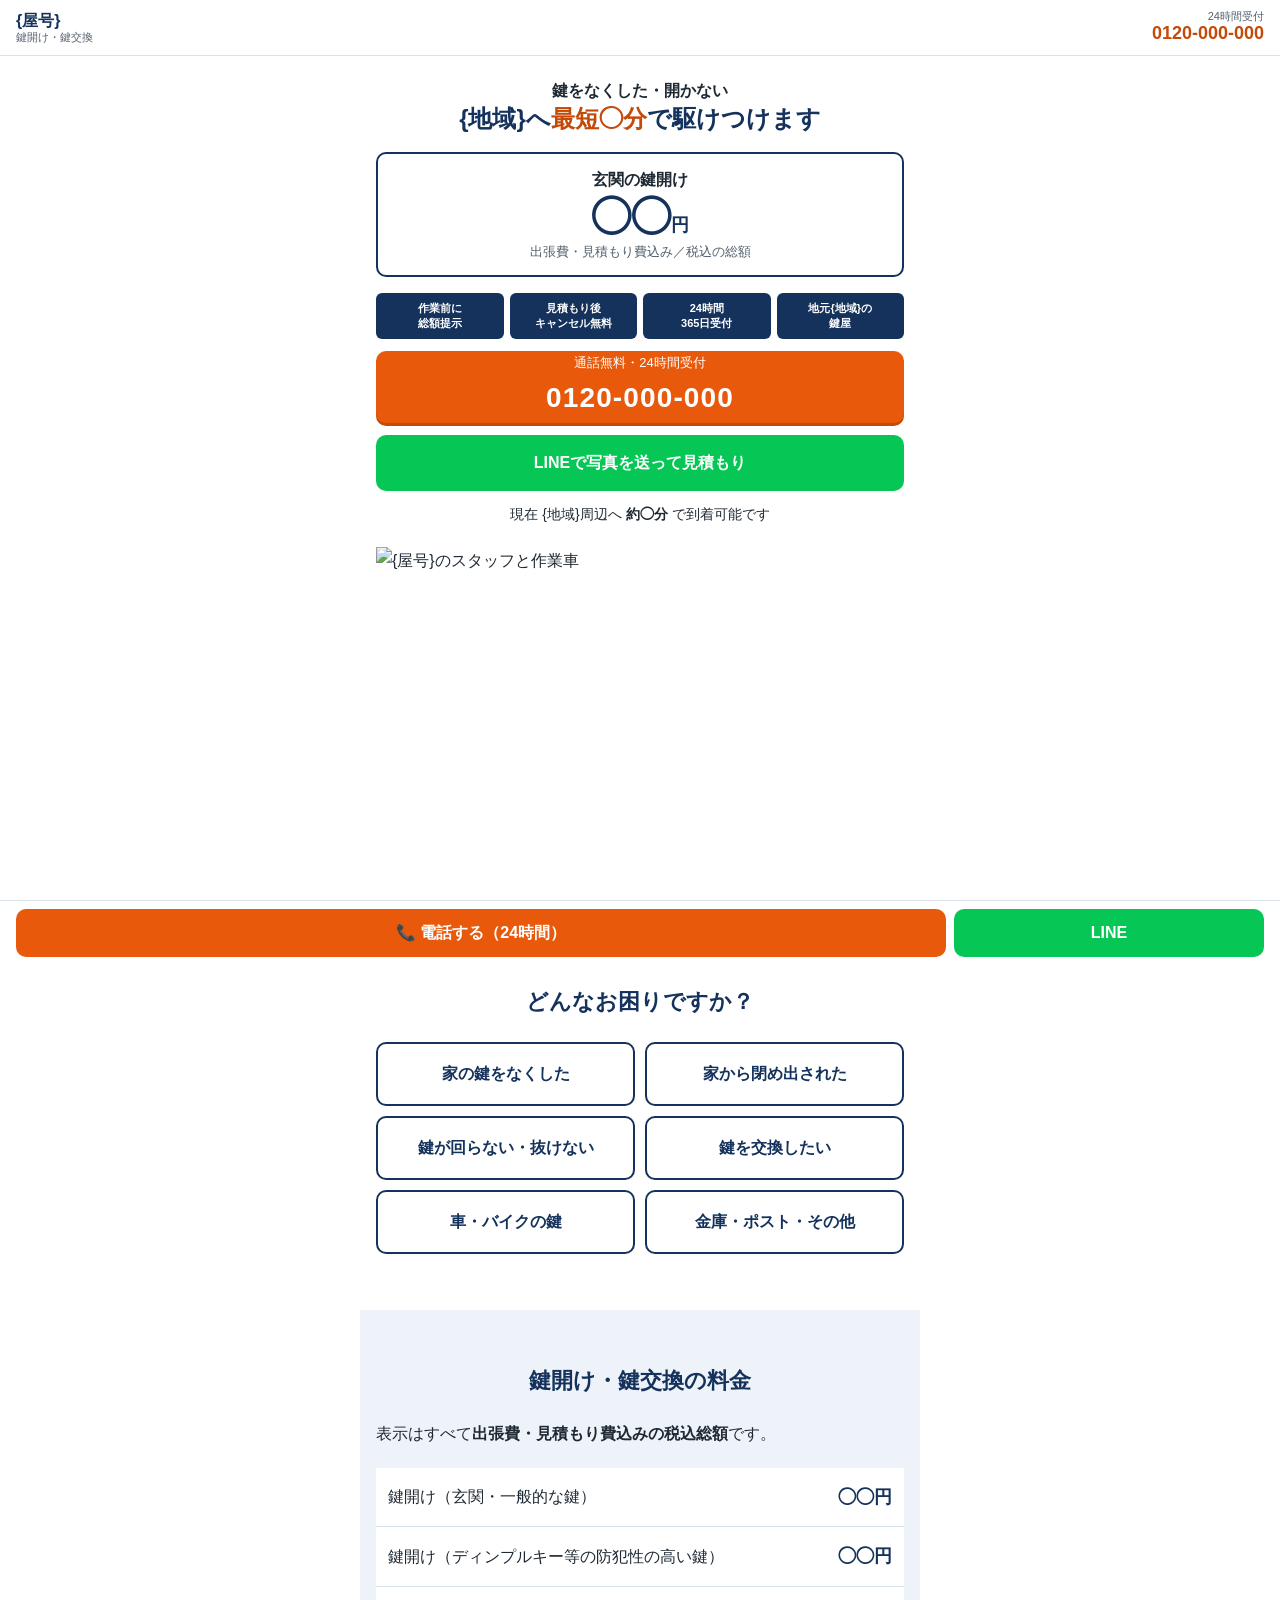
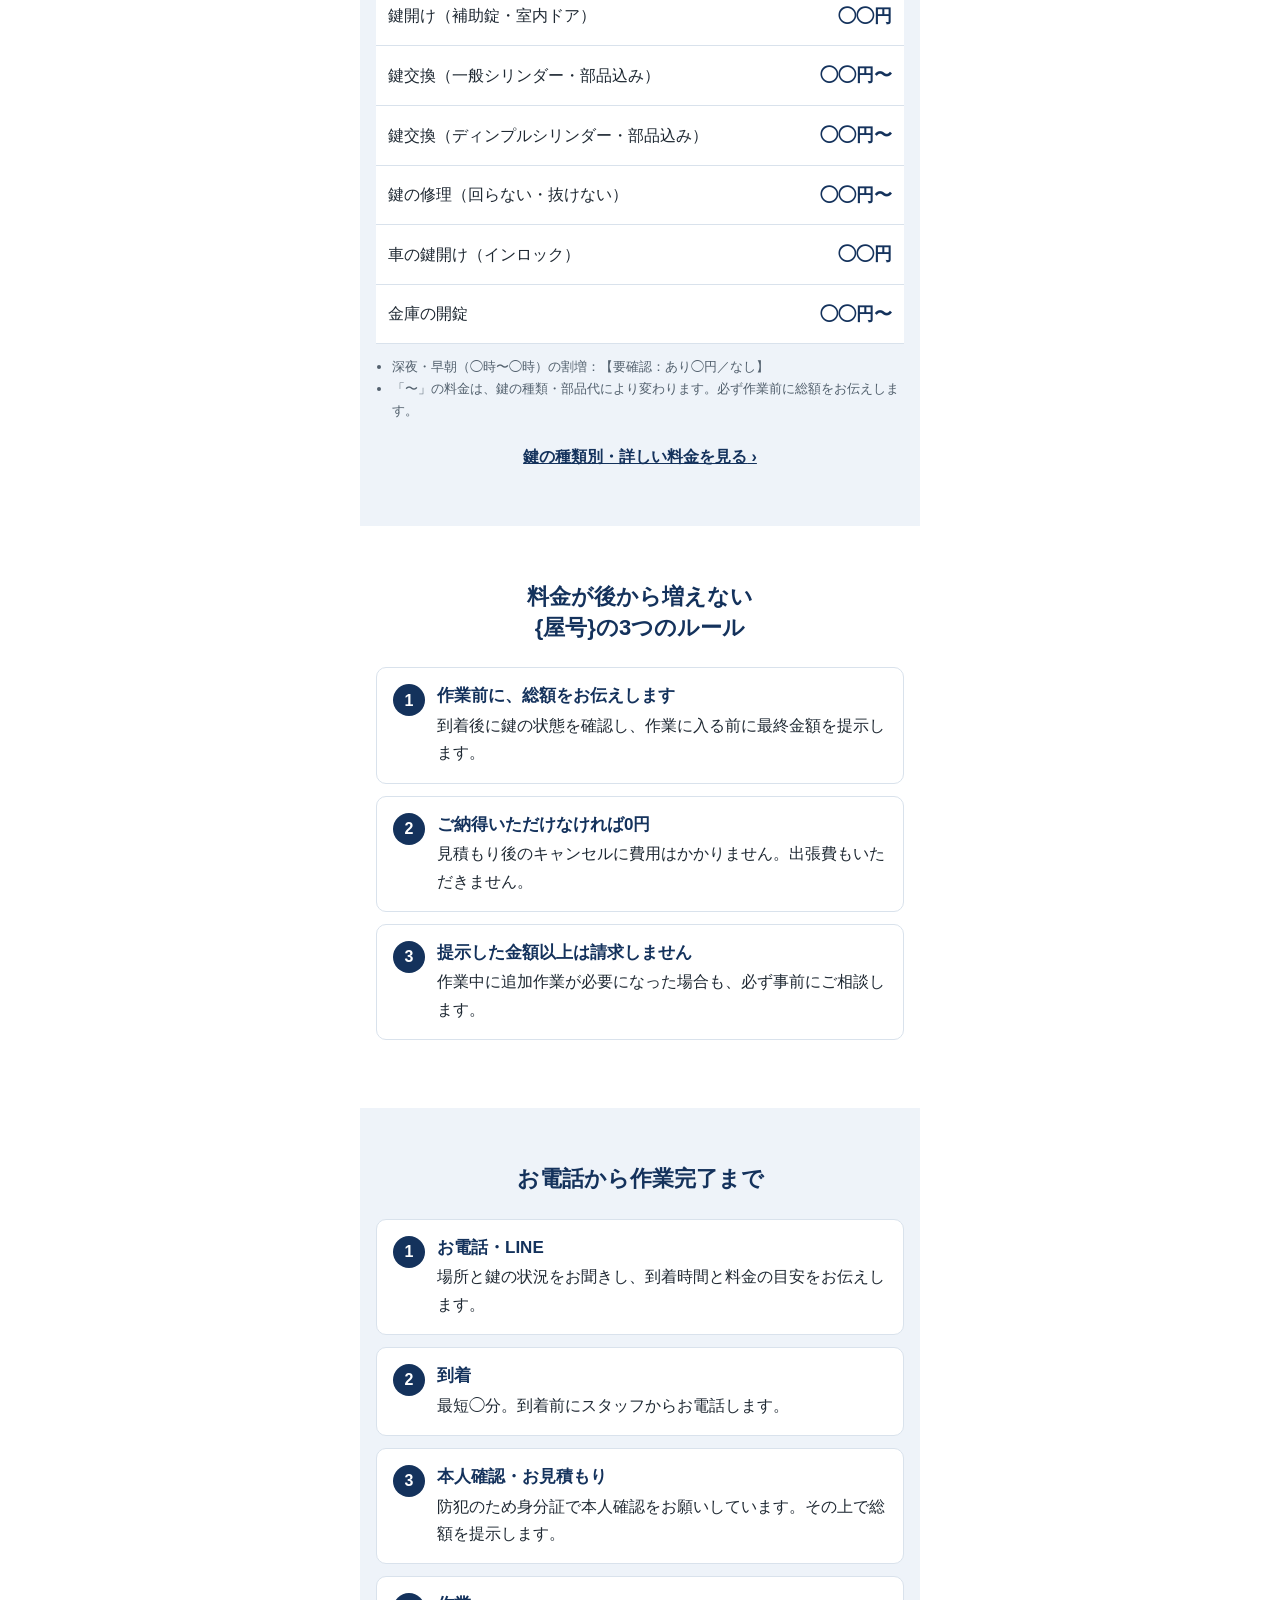
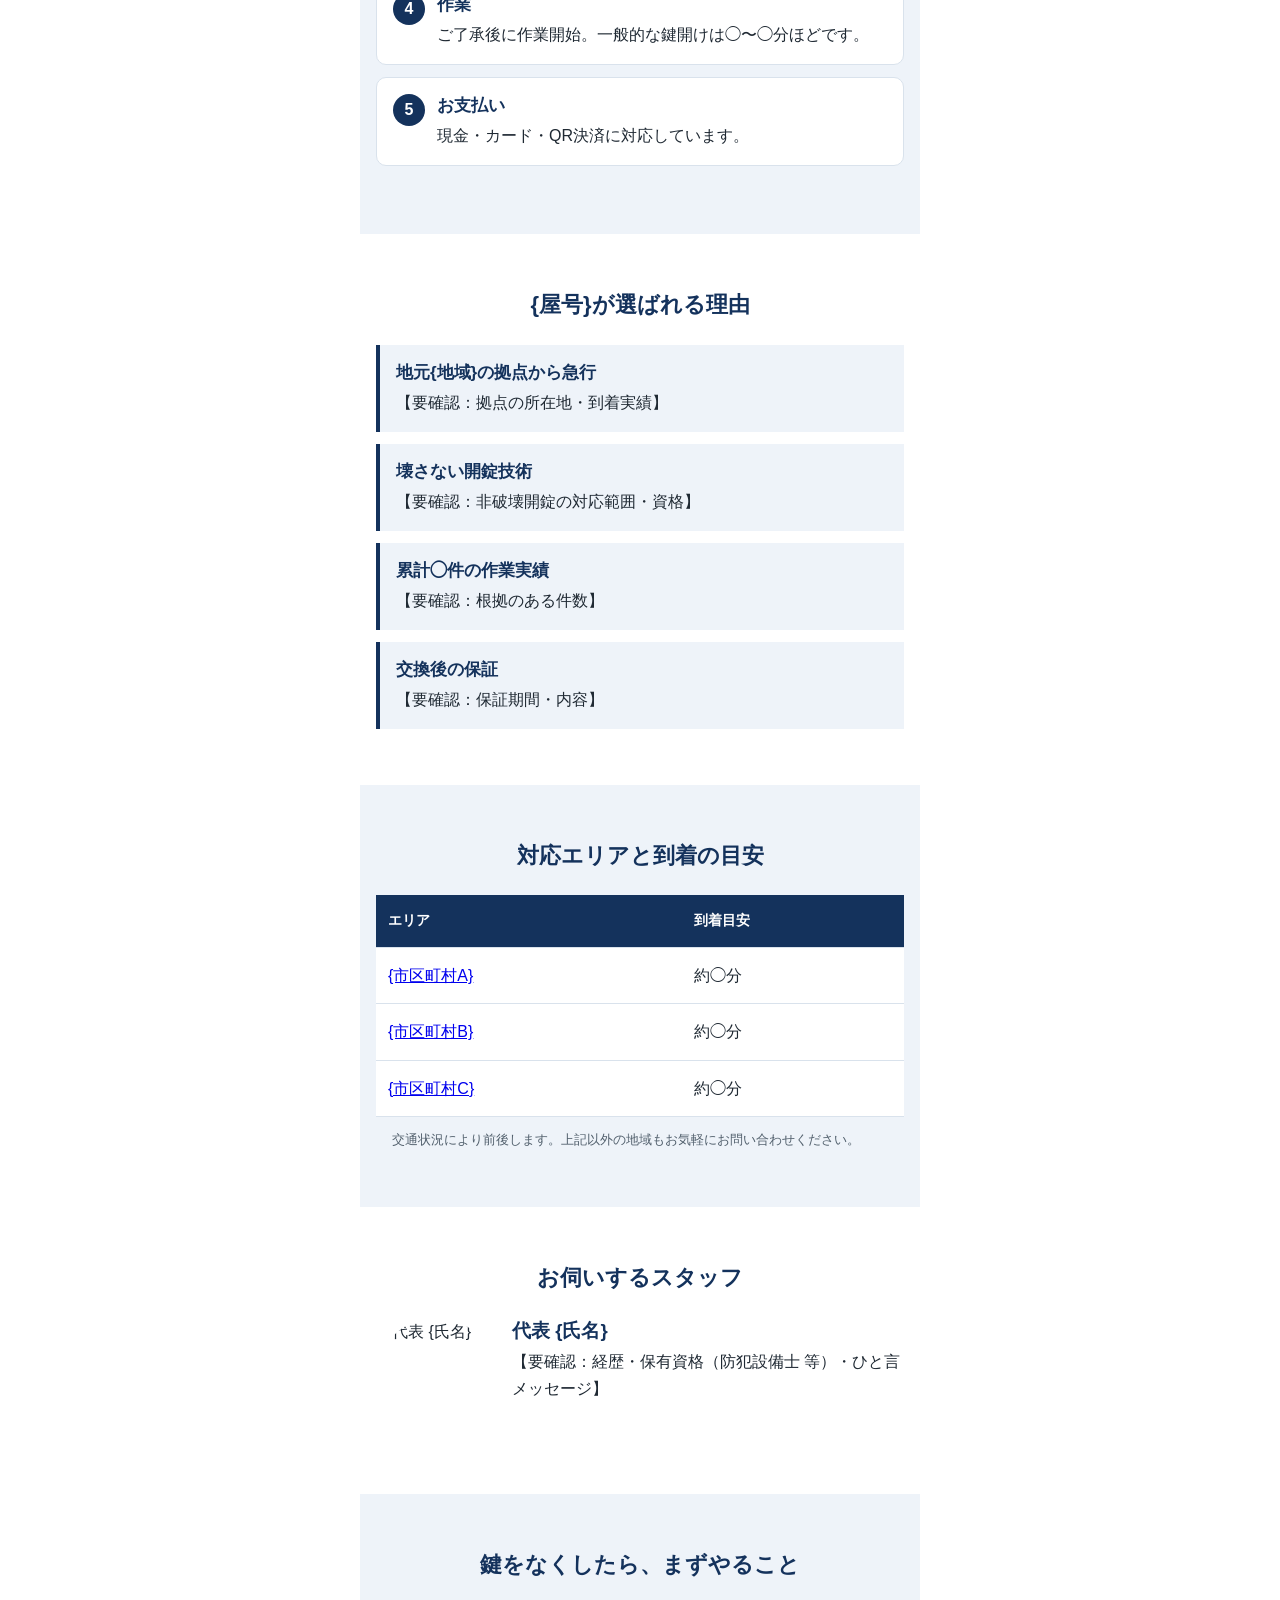
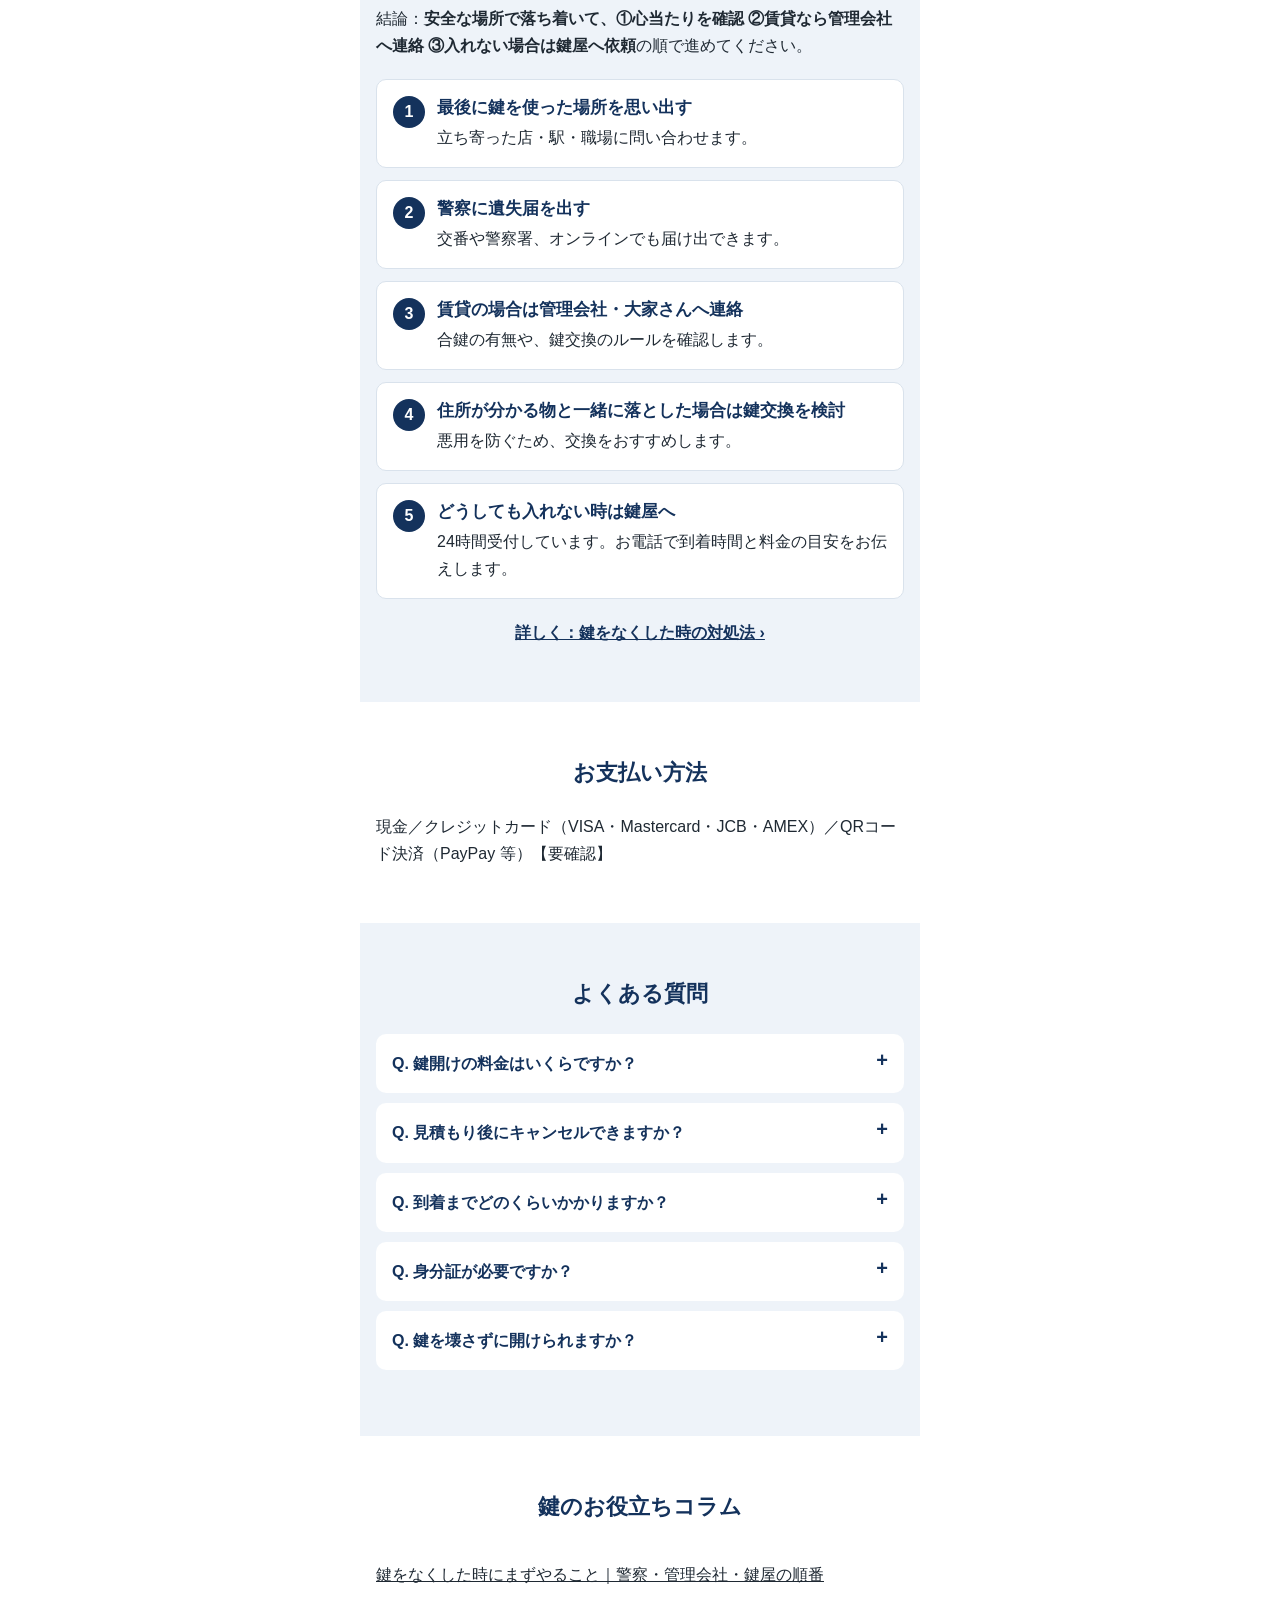
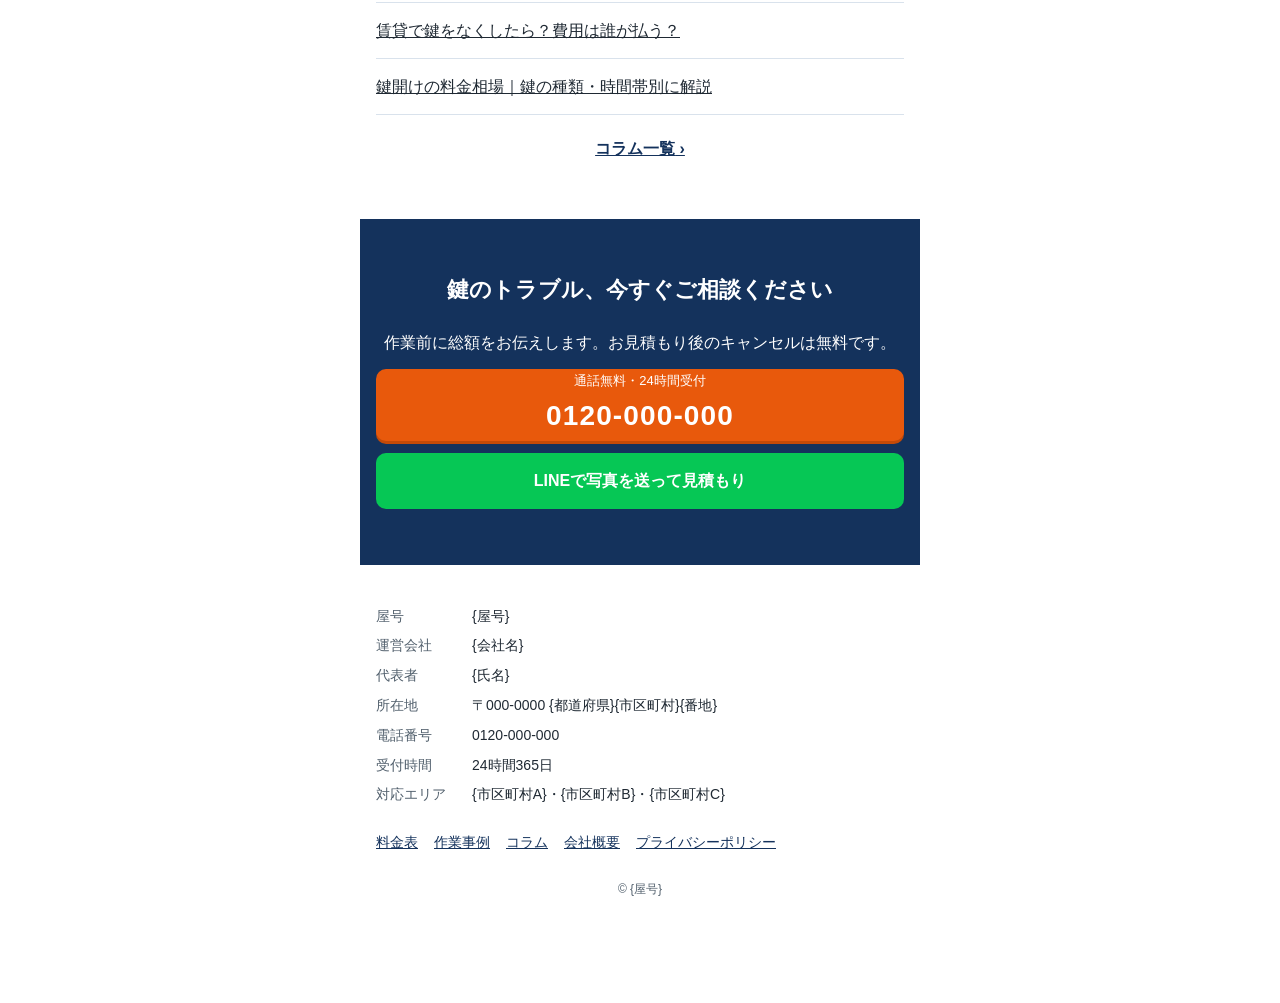
==== key-exchange-lp/src/index.html @ 2c4a1b08 "鍵開け・鍵交換LPの方針書・キーワード設計・ワイヤー・HTML骨組みを追加 Co-Authored-By: Claude Opus 5.5 <noreply@anthropic.com> Claude" ====
<!DOCTYPE html>
<html lang="ja">
<head>
<meta charset="UTF-8" />
<meta name="viewport" content="width=device-width, initial-scale=1, viewport-fit=cover" />
<!-- 【要確認】{地域}・{屋号}・金額を確定後に差し替え。titleは32字前後、descriptionは120字前後 -->
<title>鍵開け・鍵交換なら{屋号}｜{地域}最短◯分・24時間受付・作業前に総額提示</title>
<meta name="description" content="鍵をなくした・家に入れない時は{屋号}へ。{地域}に最短◯分で到着。玄関の鍵開け◯◯円（出張費込み・税込）。作業前に総額をお伝えし、ご納得いただけなければキャンセル無料です。" />
<link rel="canonical" href="https://h-gate.jp/" />
<meta name="theme-color" content="#14325c" />
<meta property="og:type" content="website" />
<meta property="og:title" content="鍵開け・鍵交換なら{屋号}｜24時間受付・作業前に総額提示" />
<meta property="og:description" content="鍵をなくした・開かない時は{屋号}へ。最短◯分で到着、作業前に総額をお伝えします。" />
<meta property="og:url" content="https://h-gate.jp/" />
<meta property="og:image" content="https://h-gate.jp/images/ogp.jpg" />
<link rel="stylesheet" href="style.css" />

<!-- 構造化データ：事業者情報。フッターの会社概要・Googleビジネスプロフィールと一字一句一致させる -->
<script type="application/ld+json">
{
  "@context": "https://schema.org",
  "@type": "Locksmith",
  "name": "{屋号}",
  "url": "https://h-gate.jp/",
  "telephone": "+81-120-000-000",
  "image": "https://h-gate.jp/images/ogp.jpg",
  "priceRange": "¥◯◯〜¥◯◯",
  "address": {
    "@type": "PostalAddress",
    "postalCode": "000-0000",
    "addressRegion": "{都道府県}",
    "addressLocality": "{市区町村}",
    "streetAddress": "{番地}",
    "addressCountry": "JP"
  },
  "openingHoursSpecification": {
    "@type": "OpeningHoursSpecification",
    "dayOfWeek": ["Monday","Tuesday","Wednesday","Thursday","Friday","Saturday","Sunday"],
    "opens": "00:00",
    "closes": "23:59"
  },
  "areaServed": ["{市区町村A}", "{市区町村B}", "{市区町村C}"],
  "paymentAccepted": "現金, クレジットカード, QRコード決済"
}
</script>
<!-- 構造化データ：FAQ。BLOCK13の質問・回答と内容を一致させること（不一致はガイドライン違反） -->
<script type="application/ld+json">
{
  "@context": "https://schema.org",
  "@type": "FAQPage",
  "mainEntity": [
    {"@type": "Question", "name": "鍵開けの料金はいくらですか？",
     "acceptedAnswer": {"@type": "Answer", "text": "玄関の一般的な鍵は◯◯円（出張費・見積もり費込み、税込）です。到着後、作業前に総額をお伝えします。"}},
    {"@type": "Question", "name": "見積もり後にキャンセルできますか？",
     "acceptedAnswer": {"@type": "Answer", "text": "はい。金額にご納得いただけない場合、キャンセル料はかかりません。"}},
    {"@type": "Question", "name": "到着までどのくらいかかりますか？",
     "acceptedAnswer": {"@type": "Answer", "text": "{地域}周辺であれば最短◯分、平均◯分ほどで到着します。お電話の際に目安をお伝えします。"}},
    {"@type": "Question", "name": "身分証が必要ですか？",
     "acceptedAnswer": {"@type": "Answer", "text": "防犯のため、鍵開けの際はご本人確認をお願いしています。身分証が室内にある場合は、開錠後にご提示いただく形で対応します。"}},
    {"@type": "Question", "name": "鍵を壊さずに開けられますか？",
     "acceptedAnswer": {"@type": "Answer", "text": "ほとんどの鍵は壊さずに開錠できます。破壊が必要な場合は、作業前に必ずご説明し、ご了承を得てから行います。"}}
  ]
}
</script>
</head>
<body>

<!-- ======================================================================
     0. 固定ヘッダー：どこからでも1タップで電話
     ====================================================================== -->
<header class="site-header">
  <a href="/" class="site-header__logo">{屋号}<span>鍵開け・鍵交換</span></a>
  <a href="tel:0120000000" class="site-header__tel js-tel" data-cta="header">
    <span class="site-header__tel-label">24時間受付</span>
    <span class="site-header__tel-num">0120-000-000</span>
  </a>
</header>

<main>

<!-- ======================================================================
     1. FV：3秒で「ここに電話して大丈夫」と判断させる
     ====================================================================== -->
<section class="fv" id="top">
  <!-- 広告グループ別に見出しを出し分ける場合は data-variant を JS で差し替え（フェーズ2） -->
  <h1 class="fv__title">
    <span class="fv__lead">鍵をなくした・開かない</span>
    {地域}へ<strong>最短◯分</strong>で駆けつけます
  </h1>

  <div class="fv__price">
    <p class="fv__price-label">玄関の鍵開け</p>
    <p class="fv__price-num">◯◯<span>円</span></p>
    <p class="fv__price-note">出張費・見積もり費込み／税込の総額</p>
  </div>

  <ul class="promise">
    <li>作業前に<br />総額提示</li>
    <li>見積もり後<br />キャンセル無料</li>
    <li>24時間<br />365日受付</li>
    <li>地元{地域}の<br />鍵屋</li>
  </ul>

  <a href="tel:0120000000" class="btn btn--tel js-tel" id="fv-tel" data-cta="fv">
    <span class="btn__sub">通話無料・24時間受付</span>
    <span class="btn__main">0120-000-000</span>
  </a>
  <a href="https://lin.ee/XXXXXXX" class="btn btn--line js-line" data-cta="fv">LINEで写真を送って見積もり</a>

  <p class="fv__status">現在 {地域}周辺へ <strong>約◯分</strong> で到着可能です</p>

  <figure class="fv__visual">
    <!-- 実写：作業車の前に立つスタッフ等。テキストを画像に焼き込まない -->
    <img src="images/fv-staff.webp" alt="{屋号}のスタッフと作業車" width="750" height="500" fetchpriority="high" />
  </figure>
</section>

<!-- ======================================================================
     2. お困りごと選択：自分ごと化し、該当する料金へジャンプ
     ====================================================================== -->
<section class="section" id="trouble">
  <h2 class="section__title">どんなお困りですか？</h2>
  <ul class="trouble">
    <li><a href="#price-kagiake">家の鍵をなくした</a></li>
    <li><a href="#price-kagiake">家から閉め出された</a></li>
    <li><a href="#price-repair">鍵が回らない・抜けない</a></li>
    <li><a href="#price-koukan">鍵を交換したい</a></li>
    <li><a href="#price-car">車・バイクの鍵</a></li>
    <li><a href="#price-other">金庫・ポスト・その他</a></li>
  </ul>
</section>

<!-- ======================================================================
     3. 料金表：HTMLの表で記載（画像にしない＝検索・AIに読ませる）
     ====================================================================== -->
<section class="section section--alt" id="price">
  <h2 class="section__title">鍵開け・鍵交換の料金</h2>
  <p class="section__lead">表示はすべて<strong>出張費・見積もり費込みの税込総額</strong>です。</p>

  <table class="price-table">
    <tbody>
      <tr id="price-kagiake"><th scope="row">鍵開け（玄関・一般的な鍵）</th><td>◯◯円</td></tr>
      <tr><th scope="row">鍵開け（ディンプルキー等の防犯性の高い鍵）</th><td>◯◯円</td></tr>
      <tr><th scope="row">鍵開け（補助錠・室内ドア）</th><td>◯◯円</td></tr>
      <tr id="price-koukan"><th scope="row">鍵交換（一般シリンダー・部品込み）</th><td>◯◯円〜</td></tr>
      <tr><th scope="row">鍵交換（ディンプルシリンダー・部品込み）</th><td>◯◯円〜</td></tr>
      <tr id="price-repair"><th scope="row">鍵の修理（回らない・抜けない）</th><td>◯◯円〜</td></tr>
      <tr id="price-car"><th scope="row">車の鍵開け（インロック）</th><td>◯◯円</td></tr>
      <tr id="price-other"><th scope="row">金庫の開錠</th><td>◯◯円〜</td></tr>
    </tbody>
  </table>
  <ul class="notes">
    <li>深夜・早朝（◯時〜◯時）の割増：【要確認：あり◯円／なし】</li>
    <li>「〜」の料金は、鍵の種類・部品代により変わります。必ず作業前に総額をお伝えします。</li>
  </ul>
  <a href="/price/" class="link-more">鍵の種類別・詳しい料金を見る</a>
</section>

<!-- ======================================================================
     4. 料金が後から増えないルール：業界の高額請求不安への回答
     ====================================================================== -->
<section class="section" id="rule">
  <h2 class="section__title">料金が後から増えない<br />{屋号}の3つのルール</h2>
  <ol class="rule">
    <li><h3>作業前に、総額をお伝えします</h3><p>到着後に鍵の状態を確認し、作業に入る前に最終金額を提示します。</p></li>
    <li><h3>ご納得いただけなければ0円</h3><p>見積もり後のキャンセルに費用はかかりません。出張費もいただきません。</p></li>
    <li><h3>提示した金額以上は請求しません</h3><p>作業中に追加作業が必要になった場合も、必ず事前にご相談します。</p></li>
  </ol>
</section>

<!-- ======================================================================
     5. 作業の流れ：先が見える安心
     ====================================================================== -->
<section class="section section--alt" id="flow">
  <h2 class="section__title">お電話から作業完了まで</h2>
  <ol class="flow">
    <li><h3>お電話・LINE</h3><p>場所と鍵の状況をお聞きし、到着時間と料金の目安をお伝えします。</p></li>
    <li><h3>到着</h3><p>最短◯分。到着前にスタッフからお電話します。</p></li>
    <li><h3>本人確認・お見積もり</h3><p>防犯のため身分証で本人確認をお願いしています。その上で総額を提示します。</p></li>
    <li><h3>作業</h3><p>ご了承後に作業開始。一般的な鍵開けは◯〜◯分ほどです。</p></li>
    <li><h3>お支払い</h3><p>現金・カード・QR決済に対応しています。</p></li>
  </ol>
</section>

<!-- ======================================================================
     6. 選ばれる理由
     ====================================================================== -->
<section class="section" id="reason">
  <h2 class="section__title">{屋号}が選ばれる理由</h2>
  <ul class="reason">
    <!-- 【要確認】実在する根拠のあるものだけを書く -->
    <li><h3>地元{地域}の拠点から急行</h3><p>【要確認：拠点の所在地・到着実績】</p></li>
    <li><h3>壊さない開錠技術</h3><p>【要確認：非破壊開錠の対応範囲・資格】</p></li>
    <li><h3>累計◯件の作業実績</h3><p>【要確認：根拠のある件数】</p></li>
    <li><h3>交換後の保証</h3><p>【要確認：保証期間・内容】</p></li>
  </ul>
</section>

<!-- ======================================================================
     7. 対応エリア・到着目安：エリアページへのハブ（地域SEO）
     ====================================================================== -->
<section class="section section--alt" id="area">
  <h2 class="section__title">対応エリアと到着の目安</h2>
  <table class="area-table">
    <thead><tr><th scope="col">エリア</th><th scope="col">到着目安</th></tr></thead>
    <tbody>
      <tr><td><a href="/area/{市区町村A}/">{市区町村A}</a></td><td>約◯分</td></tr>
      <tr><td><a href="/area/{市区町村B}/">{市区町村B}</a></td><td>約◯分</td></tr>
      <tr><td><a href="/area/{市区町村C}/">{市区町村C}</a></td><td>約◯分</td></tr>
    </tbody>
  </table>
  <p class="notes">交通状況により前後します。上記以外の地域もお気軽にお問い合わせください。</p>
</section>

<!-- ======================================================================
     8. 作業事例：一次情報（SEO・AIO・信頼すべてに効く）
     実在の事例が揃うまで非表示にする（hidden属性を外して公開）
     ====================================================================== -->
<section class="section" id="case" hidden>
  <h2 class="section__title">最近の作業事例</h2>
  <ul class="case">
    <li>
      <img src="images/case-01.webp" alt="{市区町村A}のマンション玄関 鍵開け作業" width="600" height="400" loading="lazy" />
      <dl>
        <dt>エリア</dt><dd>{市区町村A}</dd>
        <dt>内容</dt><dd>鍵紛失による玄関の鍵開け</dd>
        <dt>到着</dt><dd>お電話から◯分</dd>
        <dt>作業時間</dt><dd>◯分</dd>
        <dt>料金</dt><dd>◯◯円（税込）</dd>
      </dl>
    </li>
  </ul>
  <a href="/case/" class="link-more">作業事例をもっと見る</a>
</section>

<!-- ======================================================================
     9. お客様の声：Google口コミ（掲載許諾済みのもののみ）
     ====================================================================== -->
<section class="section section--alt" id="voice" hidden>
  <h2 class="section__title">お客様の声</h2>
  <p class="voice__rating">Googleクチコミ ★◯.◯（◯件）</p>
  <ul class="voice">
    <li><p>「（口コミ本文の抜粋）」</p><span>{市区町村}・◯代</span></li>
  </ul>
</section>

<!-- ======================================================================
     10. スタッフ紹介：顔が見える安心（E-E-A-T）
     ====================================================================== -->
<section class="section" id="staff">
  <h2 class="section__title">お伺いするスタッフ</h2>
  <div class="staff">
    <img src="images/staff-01.webp" alt="代表 {氏名}" width="400" height="400" loading="lazy" />
    <div>
      <h3>代表 {氏名}</h3>
      <p>【要確認：経歴・保有資格（防犯設備士 等）・ひと言メッセージ】</p>
    </div>
  </div>
</section>

<!-- ======================================================================
     11. まずやること：焦りを鎮める／AIOに引用される結論先出し形式
     ====================================================================== -->
<section class="section section--alt" id="first">
  <h2 class="section__title">鍵をなくしたら、まずやること</h2>
  <p class="section__lead">結論：<strong>安全な場所で落ち着いて、①心当たりを確認 ②賃貸なら管理会社へ連絡 ③入れない場合は鍵屋へ依頼</strong>の順で進めてください。</p>
  <ol class="checklist">
    <li><h3>最後に鍵を使った場所を思い出す</h3><p>立ち寄った店・駅・職場に問い合わせます。</p></li>
    <li><h3>警察に遺失届を出す</h3><p>交番や警察署、オンラインでも届け出できます。</p></li>
    <li><h3>賃貸の場合は管理会社・大家さんへ連絡</h3><p>合鍵の有無や、鍵交換のルールを確認します。</p></li>
    <li><h3>住所が分かる物と一緒に落とした場合は鍵交換を検討</h3><p>悪用を防ぐため、交換をおすすめします。</p></li>
    <li><h3>どうしても入れない時は鍵屋へ</h3><p>24時間受付しています。お電話で到着時間と料金の目安をお伝えします。</p></li>
  </ol>
  <a href="/column/kagi-nakushita/" class="link-more">詳しく：鍵をなくした時の対処法</a>
</section>

<!-- ======================================================================
     12. お支払い方法
     ====================================================================== -->
<section class="section" id="payment">
  <h2 class="section__title">お支払い方法</h2>
  <p>現金／クレジットカード（VISA・Mastercard・JCB・AMEX）／QRコード決済（PayPay 等）【要確認】</p>
</section>

<!-- ======================================================================
     13. よくある質問：JSON-LD（FAQPage）と内容を一致させる
     ====================================================================== -->
<section class="section section--alt" id="faq">
  <h2 class="section__title">よくある質問</h2>
  <div class="faq">
    <details><summary>鍵開けの料金はいくらですか？</summary>
      <p>玄関の一般的な鍵は◯◯円（出張費・見積もり費込み、税込）です。到着後、作業前に総額をお伝えします。</p></details>
    <details><summary>見積もり後にキャンセルできますか？</summary>
      <p>はい。金額にご納得いただけない場合、キャンセル料はかかりません。</p></details>
    <details><summary>到着までどのくらいかかりますか？</summary>
      <p>{地域}周辺であれば最短◯分、平均◯分ほどで到着します。お電話の際に目安をお伝えします。</p></details>
    <details><summary>身分証が必要ですか？</summary>
      <p>防犯のため、鍵開けの際はご本人確認をお願いしています。身分証が室内にある場合は、開錠後にご提示いただく形で対応します。</p></details>
    <details><summary>鍵を壊さずに開けられますか？</summary>
      <p>ほとんどの鍵は壊さずに開錠できます。破壊が必要な場合は、作業前に必ずご説明し、ご了承を得てから行います。</p></details>
  </div>
</section>

<!-- ======================================================================
     14. お役立ちコラム：更新性のシグナル・回遊（WordPress化後は最新3件を自動表示）
     ====================================================================== -->
<section class="section" id="column">
  <h2 class="section__title">鍵のお役立ちコラム</h2>
  <ul class="column-list">
    <li><a href="/column/kagi-nakushita/">鍵をなくした時にまずやること｜警察・管理会社・鍵屋の順番</a></li>
    <li><a href="/column/chintai-kagi-funshitsu/">賃貸で鍵をなくしたら？費用は誰が払う？</a></li>
    <li><a href="/column/kagiake-souba/">鍵開けの料金相場｜鍵の種類・時間帯別に解説</a></li>
  </ul>
  <a href="/column/" class="link-more">コラム一覧</a>
</section>

<!-- ======================================================================
     15. 最終CTA
     ====================================================================== -->
<section class="section section--cta" id="contact">
  <h2 class="section__title">鍵のトラブル、今すぐご相談ください</h2>
  <p>作業前に総額をお伝えします。お見積もり後のキャンセルは無料です。</p>
  <a href="tel:0120000000" class="btn btn--tel js-tel" data-cta="bottom">
    <span class="btn__sub">通話無料・24時間受付</span>
    <span class="btn__main">0120-000-000</span>
  </a>
  <a href="https://lin.ee/XXXXXXX" class="btn btn--line js-line" data-cta="bottom">LINEで写真を送って見積もり</a>
</section>

</main>

<!-- ======================================================================
     16. 会社概要（NAP）：GBP・構造化データと完全一致させる
     ====================================================================== -->
<footer class="site-footer">
  <dl class="company">
    <dt>屋号</dt><dd>{屋号}</dd>
    <dt>運営会社</dt><dd>{会社名}</dd>
    <dt>代表者</dt><dd>{氏名}</dd>
    <dt>所在地</dt><dd>〒000-0000 {都道府県}{市区町村}{番地}</dd>
    <dt>電話番号</dt><dd>0120-000-000</dd>
    <dt>受付時間</dt><dd>24時間365日</dd>
    <dt>対応エリア</dt><dd>{市区町村A}・{市区町村B}・{市区町村C}</dd>
  </dl>
  <nav class="footer-nav">
    <a href="/price/">料金表</a><a href="/case/">作業事例</a><a href="/column/">コラム</a>
    <a href="/company/">会社概要</a><a href="/privacy/">プライバシーポリシー</a>
  </nav>
  <p class="copyright">&copy; {屋号}</p>
</footer>

<!-- 画面下固定バー：FVの電話ボタンが見えなくなったら表示 -->
<div class="fixed-cta" id="fixed-cta" aria-hidden="true">
  <a href="tel:0120000000" class="fixed-cta__tel js-tel" data-cta="fixed">📞 電話する（24時間）</a>
  <a href="https://lin.ee/XXXXXXX" class="fixed-cta__line js-line" data-cta="fixed">LINE</a>
</div>

<script src="script.js" defer></script>
</body>
</html>
---- key-exchange-lp/src/style.css ----
/* ==========================================================================
   鍵開け・鍵交換 LP（骨組み）
   スマホファースト / 紺＝信頼、オレンジ＝電話ボタン専用 / 煽らない落ち着いたトーン
   ========================================================================== */

:root {
  --navy: #14325c;
  --navy-deep: #0c2242;
  --navy-pale: #eef3f9;

  /* オレンジは電話CTAにだけ使う。他の要素に流用しない */
  --orange: #e8590c;
  --orange-deep: #c44a08;

  --line-green: #06c755;
  --text: #1f2933;
  --text-sub: #52606d;
  --border: #d9e2ec;
  --bg: #ffffff;

  --pad-x: 16px;
  --gap-section: 56px;
  --radius: 10px;
  --header-h: 56px;
  --fixed-h: 64px;

  --font: "Hiragino Kaku Gothic ProN", "Hiragino Sans", "Yu Gothic Medium",
    "Yu Gothic", "Meiryo", -apple-system, BlinkMacSystemFont, sans-serif;
}

*,
*::before,
*::after { box-sizing: border-box; }

html { scroll-behavior: smooth; scroll-padding-top: var(--header-h); }

body {
  margin: 0;
  font-family: var(--font);
  font-size: 16px;
  line-height: 1.7;
  color: var(--text);
  background: var(--bg);
  padding-bottom: calc(var(--fixed-h) + env(safe-area-inset-bottom));
}

main,
.site-footer { max-width: 560px; margin: 0 auto; }

img { max-width: 100%; height: auto; display: block; }
h1, h2, h3 { line-height: 1.4; margin: 0; }
p { margin: 0; }

/* ---------- 0. ヘッダー ---------- */
.site-header {
  position: sticky;
  top: 0;
  z-index: 50;
  height: var(--header-h);
  display: flex;
  align-items: center;
  justify-content: space-between;
  padding: 0 var(--pad-x);
  background: #fff;
  border-bottom: 1px solid var(--border);
}
.site-header__logo {
  color: var(--navy);
  font-weight: 700;
  text-decoration: none;
  display: flex;
  flex-direction: column;
  line-height: 1.2;
}
.site-header__logo span { font-size: 11px; color: var(--text-sub); font-weight: 400; }
.site-header__tel {
  display: flex;
  flex-direction: column;
  align-items: flex-end;
  text-decoration: none;
  color: var(--orange-deep);
  line-height: 1.2;
}
.site-header__tel-label { font-size: 11px; color: var(--text-sub); }
.site-header__tel-num { font-size: 18px; font-weight: 700; }

/* ---------- 共通セクション ---------- */
.section { padding: var(--gap-section) var(--pad-x); }
.section--alt { background: var(--navy-pale); }
.section__title {
  font-size: 22px;
  color: var(--navy);
  text-align: center;
  margin-bottom: 24px;
}
.section__lead { margin-bottom: 20px; }
.notes { font-size: 13px; color: var(--text-sub); padding-left: 1.2em; margin: 12px 0 0; }
.link-more {
  display: block;
  margin-top: 20px;
  text-align: center;
  color: var(--navy);
  font-weight: 700;
}
.link-more::after { content: " ›"; }

/* ---------- ボタン ---------- */
.btn {
  display: flex;
  flex-direction: column;
  align-items: center;
  justify-content: center;
  min-height: 56px;
  margin-top: 12px;
  border-radius: var(--radius);
  text-decoration: none;
  font-weight: 700;
  color: #fff;
}
.btn--tel { background: var(--orange); min-height: 72px; box-shadow: 0 3px 0 var(--orange-deep); }
.btn--tel:active { transform: translateY(2px); box-shadow: 0 1px 0 var(--orange-deep); }
.btn__sub { font-size: 13px; font-weight: 400; }
.btn__main { font-size: 28px; letter-spacing: 0.04em; }
.btn--line { background: var(--line-green); }

/* ---------- 1. FV ---------- */
.fv { padding: 24px var(--pad-x) 32px; }
.fv__title { font-size: 24px; color: var(--navy); text-align: center; }
.fv__title strong { color: var(--orange-deep); }
.fv__lead { display: block; font-size: 16px; color: var(--text); }
.fv__price {
  margin-top: 16px;
  padding: 12px;
  border: 2px solid var(--navy);
  border-radius: var(--radius);
  text-align: center;
}
.fv__price-label { font-weight: 700; }
.fv__price-num { font-size: 40px; font-weight: 700; color: var(--navy); line-height: 1.2; }
.fv__price-num span { font-size: 18px; }
.fv__price-note { font-size: 13px; color: var(--text-sub); }

.promise {
  list-style: none;
  padding: 0;
  margin: 16px 0 4px;
  display: grid;
  grid-template-columns: repeat(4, 1fr);
  gap: 6px;
}
.promise li {
  background: var(--navy);
  color: #fff;
  font-size: 11px;
  font-weight: 700;
  text-align: center;
  line-height: 1.35;
  padding: 8px 2px;
  border-radius: 6px;
}
.fv__status { margin-top: 12px; text-align: center; font-size: 14px; }
.fv__visual { margin: 20px 0 0; }

/* ---------- 2. お困りごと ---------- */
.trouble {
  list-style: none;
  padding: 0;
  margin: 0;
  display: grid;
  grid-template-columns: 1fr 1fr;
  gap: 10px;
}
.trouble a {
  display: flex;
  align-items: center;
  justify-content: center;
  min-height: 64px;
  padding: 8px;
  text-align: center;
  font-weight: 700;
  color: var(--navy);
  border: 2px solid var(--navy);
  border-radius: var(--radius);
  text-decoration: none;
  background: #fff;
}

/* ---------- 3. 料金表 / 7. エリア ---------- */
.price-table,
.area-table { width: 100%; border-collapse: collapse; background: #fff; }
.price-table th,
.price-table td,
.area-table th,
.area-table td { padding: 14px 12px; border-bottom: 1px solid var(--border); text-align: left; }
.price-table td { text-align: right; font-weight: 700; font-size: 18px; color: var(--navy); white-space: nowrap; }
.price-table th { font-weight: 400; }
.price-table tr:target { background: #fff4e6; }
.area-table thead th { background: var(--navy); color: #fff; font-size: 14px; }

/* ---------- 4. ルール / 5. 流れ / 11. チェックリスト ---------- */
.rule,
.flow,
.checklist { list-style: none; counter-reset: step; padding: 0; margin: 0; }
.rule li,
.flow li,
.checklist li {
  counter-increment: step;
  position: relative;
  padding: 16px 16px 16px 60px;
  margin-bottom: 12px;
  background: #fff;
  border: 1px solid var(--border);
  border-radius: var(--radius);
}
.rule li::before,
.flow li::before,
.checklist li::before {
  content: counter(step);
  position: absolute;
  left: 16px;
  top: 16px;
  width: 32px;
  height: 32px;
  border-radius: 50%;
  background: var(--navy);
  color: #fff;
  font-weight: 700;
  display: grid;
  place-items: center;
}
.rule h3,
.flow h3,
.checklist h3 { font-size: 17px; color: var(--navy); margin-bottom: 4px; }

/* ---------- 6. 理由 ---------- */
.reason { list-style: none; padding: 0; margin: 0; display: grid; gap: 12px; }
.reason li { padding: 16px; border-left: 4px solid var(--navy); background: var(--navy-pale); }
.reason h3 { font-size: 17px; color: var(--navy); margin-bottom: 4px; }

/* ---------- 8. 事例 ---------- */
.case { list-style: none; padding: 0; margin: 0; display: grid; gap: 16px; }
.case li { border: 1px solid var(--border); border-radius: var(--radius); overflow: hidden; }
.case dl { display: grid; grid-template-columns: 6em 1fr; margin: 0; padding: 12px; font-size: 14px; }
.case dt { color: var(--text-sub); }
.case dd { margin: 0; }

/* ---------- 9. 口コミ ---------- */
.voice__rating { text-align: center; font-weight: 700; margin-bottom: 16px; }
.voice { list-style: none; padding: 0; margin: 0; display: grid; gap: 12px; }
.voice li { background: #fff; padding: 16px; border-radius: var(--radius); }
.voice span { display: block; margin-top: 8px; font-size: 13px; color: var(--text-sub); }

/* ---------- 10. スタッフ ---------- */
.staff { display: grid; grid-template-columns: 120px 1fr; gap: 16px; align-items: start; }
.staff img { border-radius: 50%; }
.staff h3 { color: var(--navy); margin-bottom: 4px; }

/* ---------- 13. FAQ ---------- */
.faq details { background: #fff; border-radius: var(--radius); margin-bottom: 10px; }
.faq summary {
  padding: 16px 40px 16px 16px;
  font-weight: 700;
  color: var(--navy);
  cursor: pointer;
  list-style: none;
  position: relative;
}
.faq summary::-webkit-details-marker { display: none; }
.faq summary::before { content: "Q. "; }
.faq summary::after { content: "+"; position: absolute; right: 16px; font-size: 20px; line-height: 1; }
.faq details[open] summary::after { content: "−"; }
.faq details p { padding: 0 16px 16px; }

/* ---------- 14. コラム ---------- */
.column-list { list-style: none; padding: 0; margin: 0; }
.column-list li { border-bottom: 1px solid var(--border); }
.column-list a { display: block; padding: 14px 0; color: var(--text); }

/* ---------- 15. 最終CTA ---------- */
.section--cta { background: var(--navy); color: #fff; text-align: center; }
.section--cta .section__title { color: #fff; }

/* ---------- 16. フッター ---------- */
.site-footer { padding: 40px var(--pad-x); font-size: 14px; }
.company { display: grid; grid-template-columns: 6em 1fr; gap: 6px 12px; margin: 0 0 24px; }
.company dt { color: var(--text-sub); }
.company dd { margin: 0; }
.footer-nav { display: flex; flex-wrap: wrap; gap: 8px 16px; }
.footer-nav a { color: var(--navy); }
.copyright { margin-top: 24px; color: var(--text-sub); font-size: 12px; text-align: center; }

/* ---------- 固定CTAバー ---------- */
.fixed-cta {
  position: fixed;
  left: 0;
  right: 0;
  bottom: 0;
  z-index: 60;
  display: grid;
  grid-template-columns: 3fr 1fr;
  gap: 8px;
  padding: 8px var(--pad-x) calc(8px + env(safe-area-inset-bottom));
  background: rgba(255, 255, 255, 0.96);
  border-top: 1px solid var(--border);
  transform: translateY(100%);
  transition: transform 0.2s ease;
}
.fixed-cta.is-visible { transform: translateY(0); }
.fixed-cta a {
  display: grid;
  place-items: center;
  height: 48px;
  border-radius: var(--radius);
  color: #fff;
  font-weight: 700;
  text-decoration: none;
}
.fixed-cta__tel { background: var(--orange); }
.fixed-cta__line { background: var(--line-green); }

@media (prefers-reduced-motion: reduce) {
  html { scroll-behavior: auto; }
  .fixed-cta { transition: none; }
}
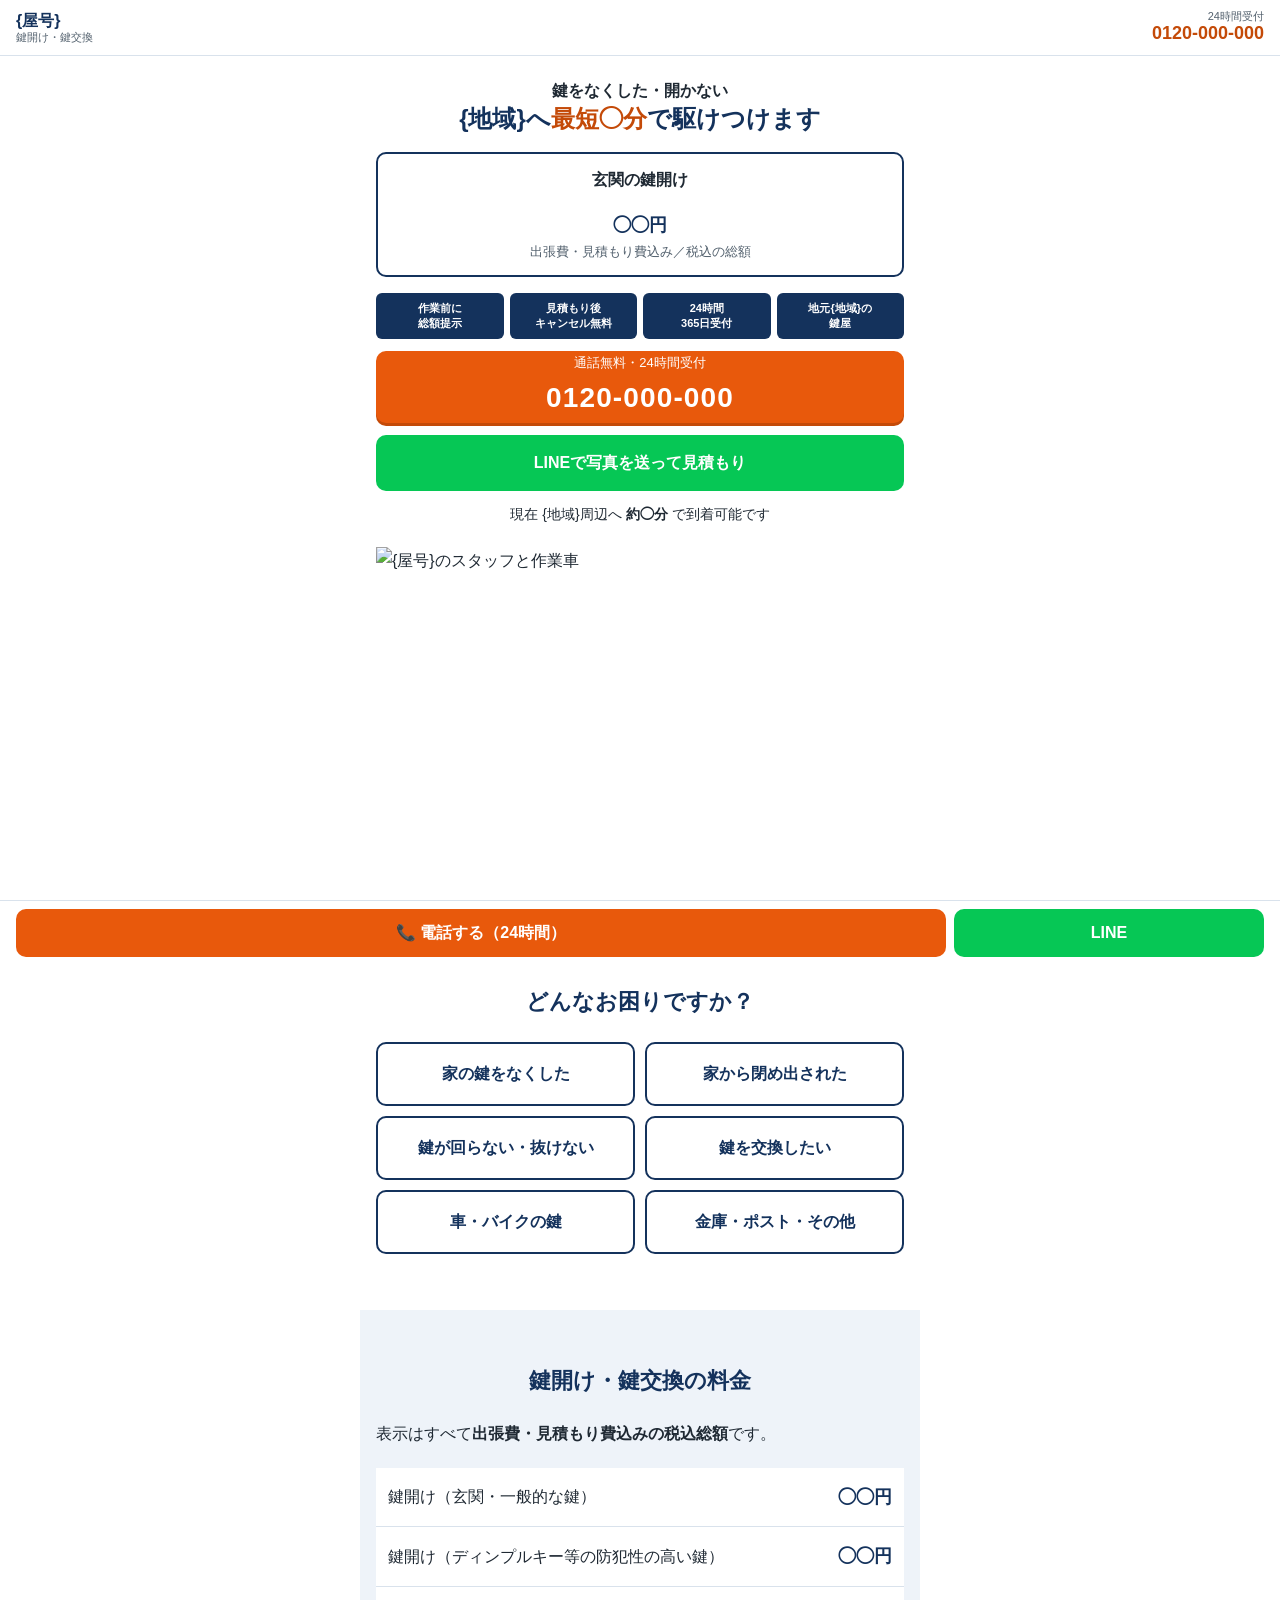
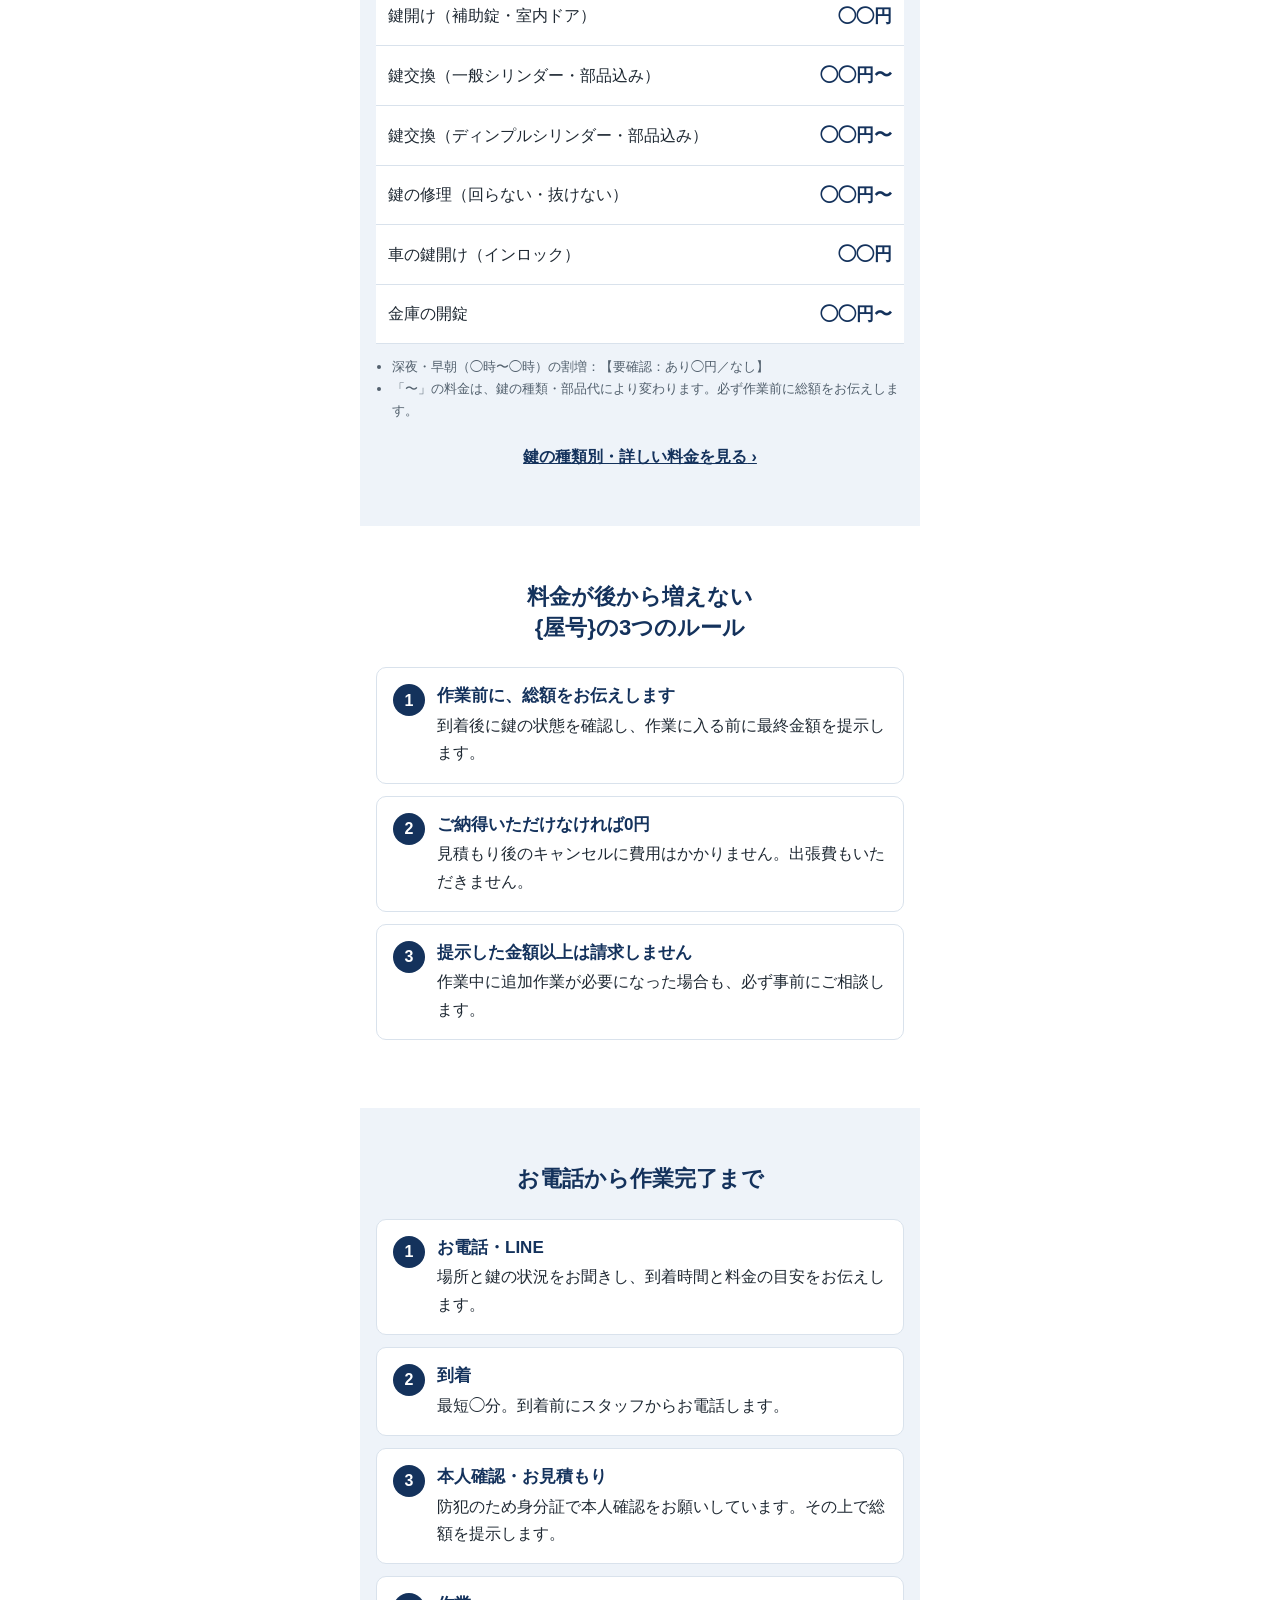
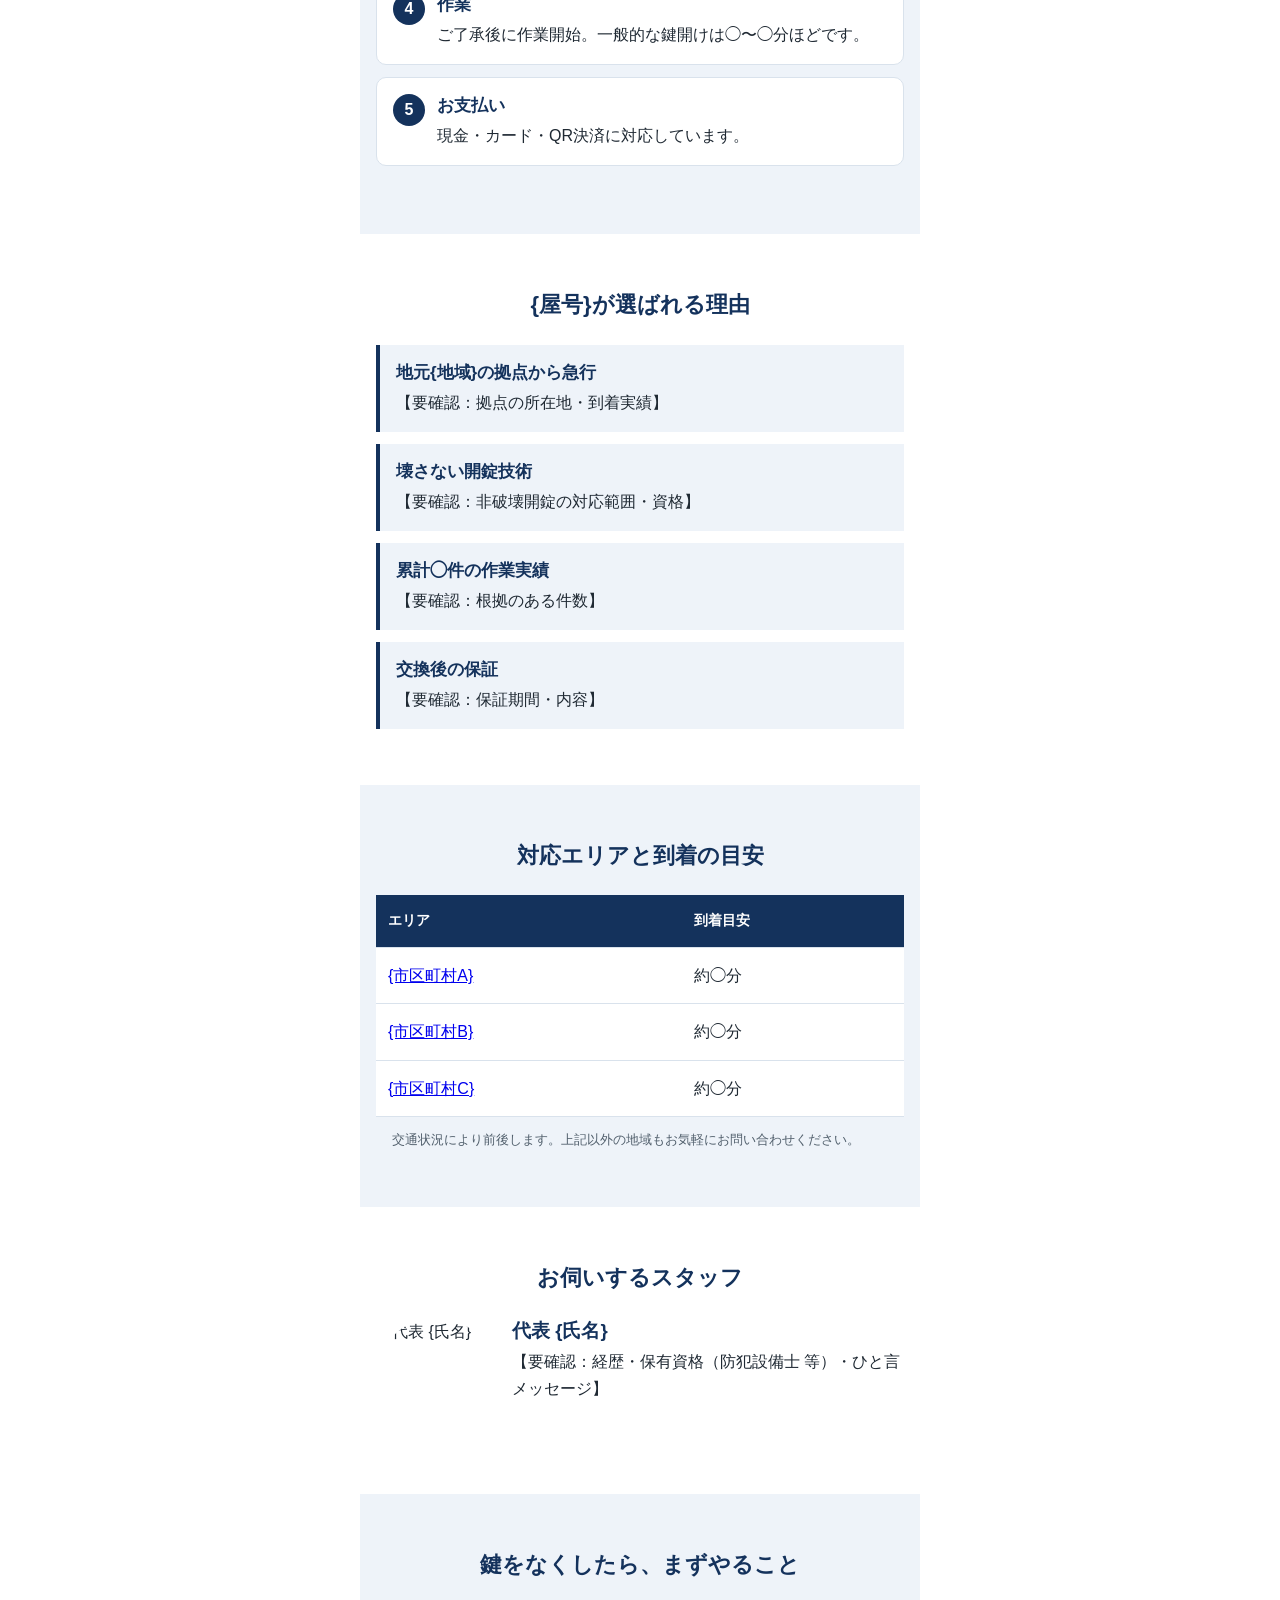
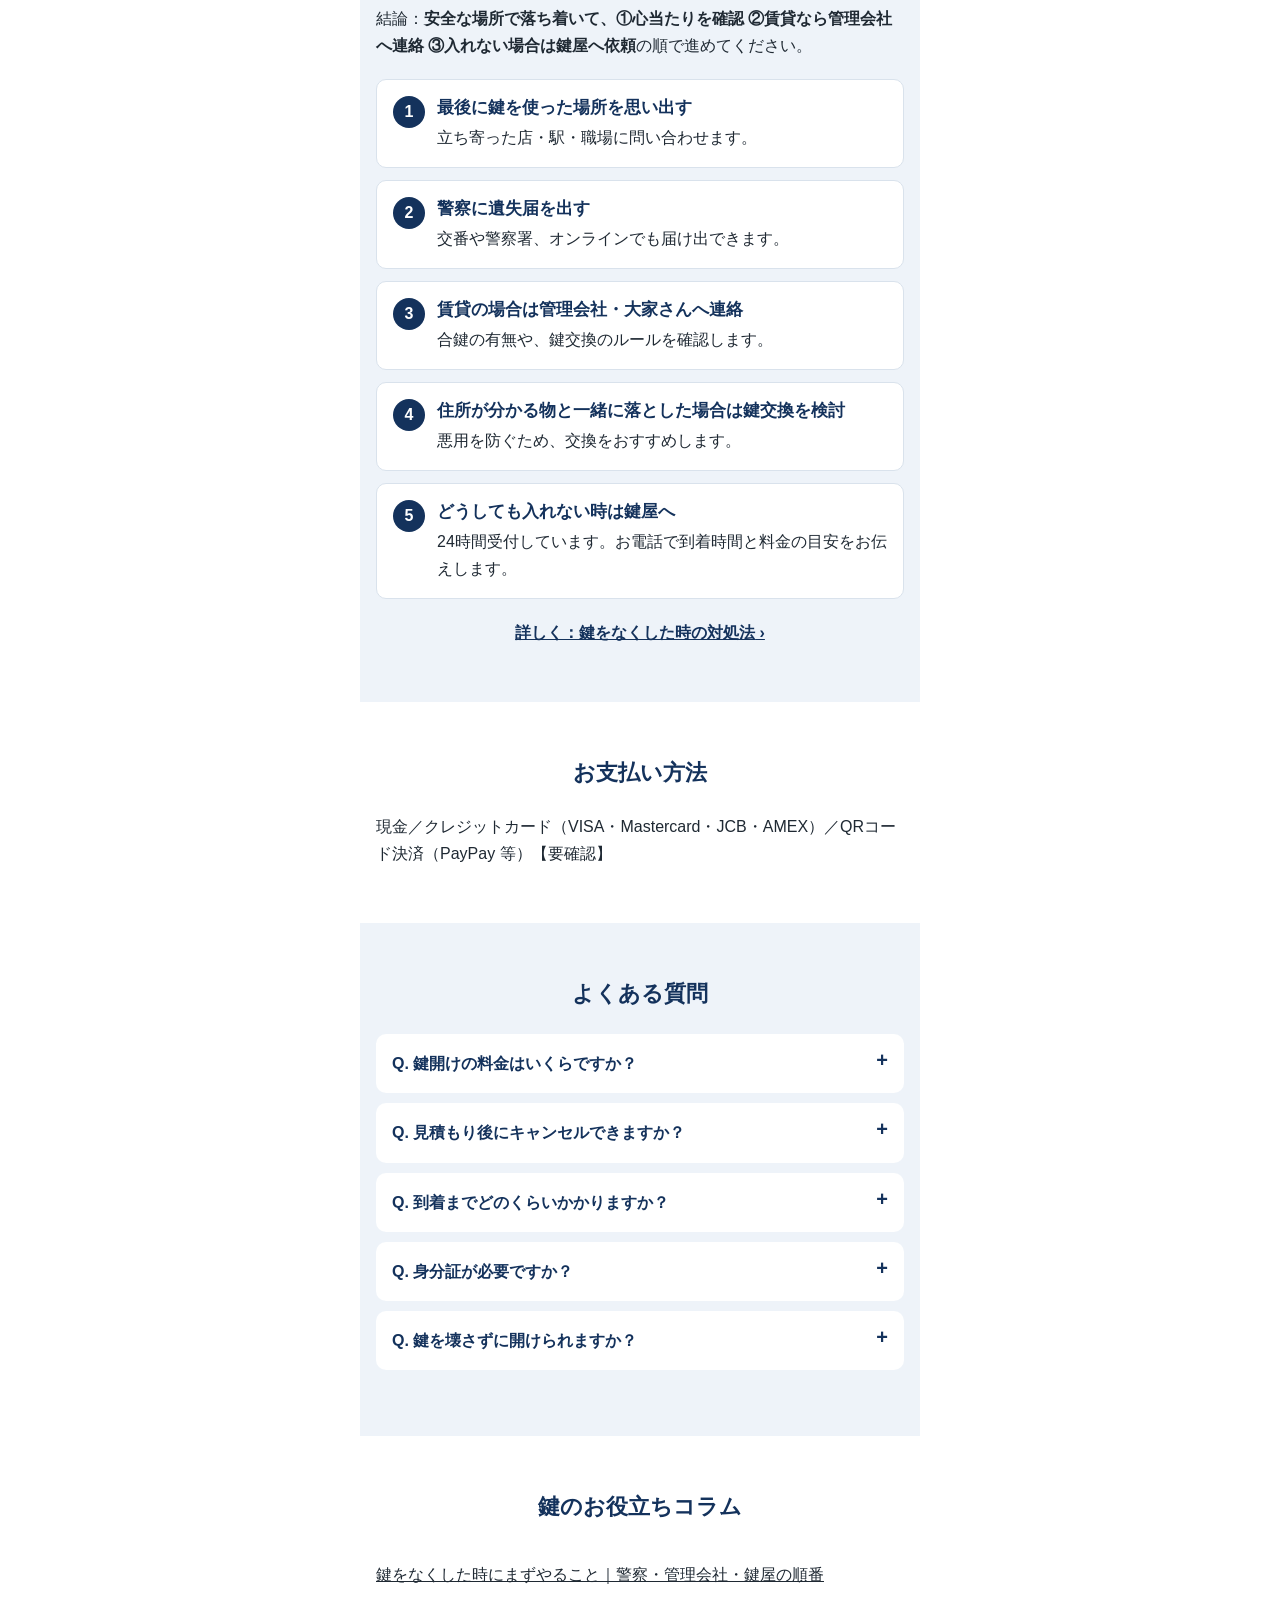
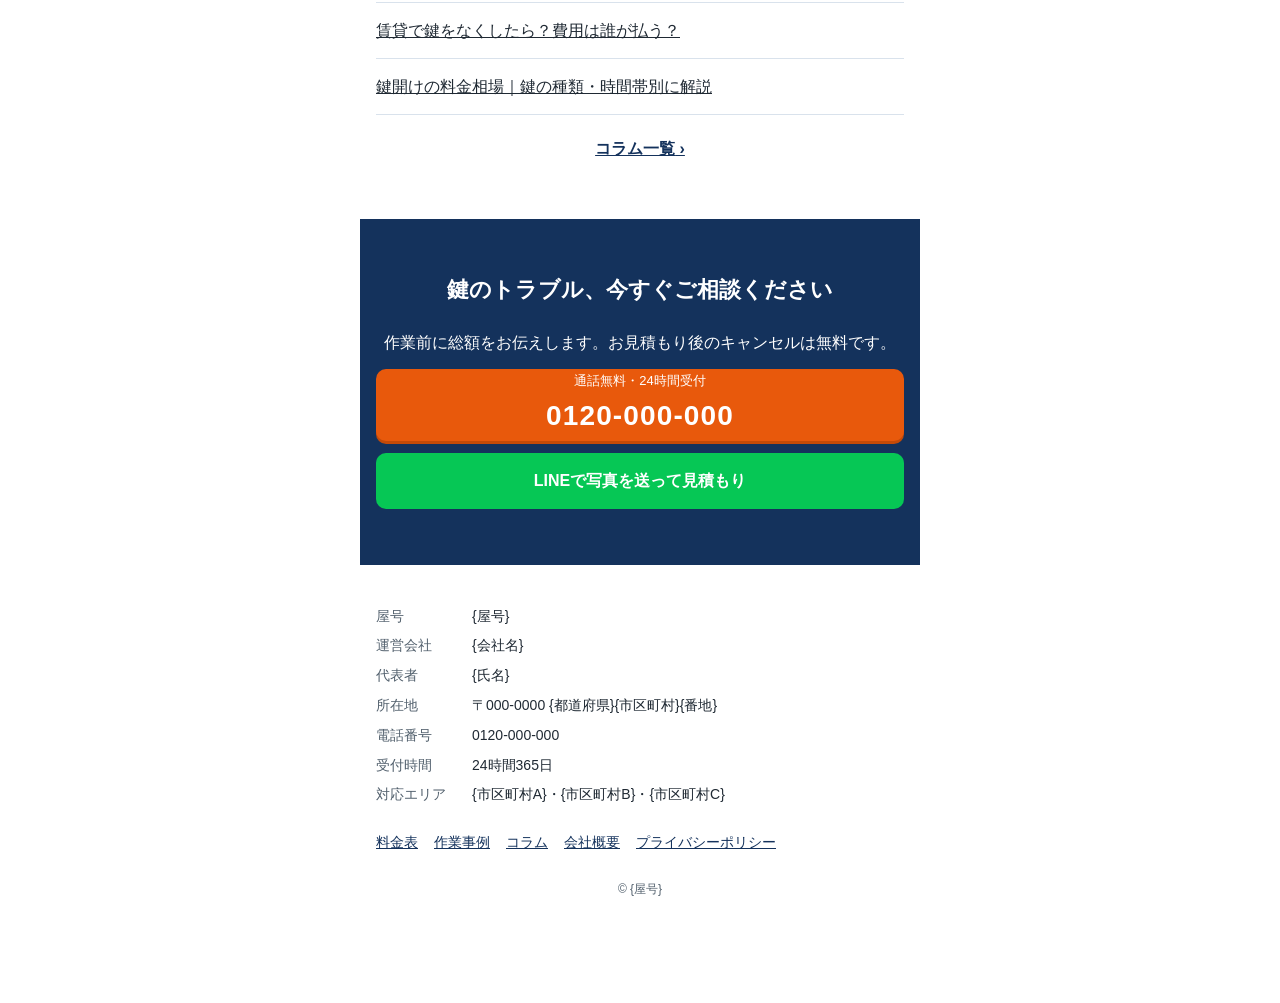
==== commit 5248bfa6: "鍵LP：広告別FV出し分け、料金表・エリア雛形・コラム1本目、運用ガイドを追加 Co-Authored-By: Claude Opus 5.5 <noreply@anthropic.com> Clau" ====
--- a/key-exchange-lp/src/index.html
+++ b/key-exchange-lp/src/index.html
@@ -82,15 +82,16 @@
      1. FV：3秒で「ここに電話して大丈夫」と判断させる
      ====================================================================== -->
 <section class="fv" id="top">
-  <!-- 広告グループ別に見出しを出し分ける場合は data-variant を JS で差し替え（フェーズ2） -->
+  <!-- 広告の最終ページURLに ?type=funshitsu|kagiake|koukan|car を付けると、
+       script.js が見出し・料金目安・お困りごとの並び順を差し替える。パラメータなし（自然検索）は下記のまま -->
   <h1 class="fv__title">
-    <span class="fv__lead">鍵をなくした・開かない</span>
+    <span class="fv__lead" id="fv-lead">鍵をなくした・開かない</span>
     {地域}へ<strong>最短◯分</strong>で駆けつけます
   </h1>
 
   <div class="fv__price">
-    <p class="fv__price-label">玄関の鍵開け</p>
-    <p class="fv__price-num">◯◯<span>円</span></p>
+    <p class="fv__price-label" id="fv-price-label">玄関の鍵開け</p>
+    <p class="fv__price-num"><span id="fv-price-num">◯◯</span><span>円</span></p>
     <p class="fv__price-note">出張費・見積もり費込み／税込の総額</p>
   </div>
 
@@ -120,13 +121,13 @@
      ====================================================================== -->
 <section class="section" id="trouble">
   <h2 class="section__title">どんなお困りですか？</h2>
-  <ul class="trouble">
-    <li><a href="#price-kagiake">家の鍵をなくした</a></li>
-    <li><a href="#price-kagiake">家から閉め出された</a></li>
-    <li><a href="#price-repair">鍵が回らない・抜けない</a></li>
-    <li><a href="#price-koukan">鍵を交換したい</a></li>
-    <li><a href="#price-car">車・バイクの鍵</a></li>
-    <li><a href="#price-other">金庫・ポスト・その他</a></li>
+  <ul class="trouble" id="trouble-list">
+    <li data-type="funshitsu"><a href="#price-kagiake">家の鍵をなくした</a></li>
+    <li data-type="kagiake"><a href="#price-kagiake">家から閉め出された</a></li>
+    <li data-type="repair"><a href="#price-repair">鍵が回らない・抜けない</a></li>
+    <li data-type="koukan"><a href="#price-koukan">鍵を交換したい</a></li>
+    <li data-type="car"><a href="#price-car">車・バイクの鍵</a></li>
+    <li data-type="other"><a href="#price-other">金庫・ポスト・その他</a></li>
   </ul>
 </section>
 
--- a/key-exchange-lp/src/style.css
+++ b/key-exchange-lp/src/style.css
@@ -318,6 +318,83 @@
 .fixed-cta__tel { background: var(--orange); }
 .fixed-cta__line { background: var(--line-green); }
 
+/* ==========================================================================
+   下層ページ（料金・サービス・エリア・コラム）
+   ========================================================================== */
+
+/* パンくず：BreadcrumbList の JSON-LD と同じ階層にする */
+.breadcrumb { padding: 12px var(--pad-x) 0; font-size: 12px; color: var(--text-sub); }
+.breadcrumb ol { list-style: none; padding: 0; margin: 0; display: flex; flex-wrap: wrap; }
+.breadcrumb li + li::before { content: "›"; margin: 0 6px; }
+.breadcrumb a { color: var(--text-sub); }
+
+.page-hero { padding: 24px var(--pad-x) 8px; }
+.page-hero__title { font-size: 24px; color: var(--navy); }
+.page-hero__meta { margin-top: 8px; font-size: 12px; color: var(--text-sub); }
+
+/* 結論ボックス：見出し直下で答えを言い切る（AIOで引用されやすい形） */
+.answer {
+  margin: 16px 0 0;
+  padding: 16px;
+  background: var(--navy-pale);
+  border-left: 4px solid var(--navy);
+  border-radius: 0 var(--radius) var(--radius) 0;
+}
+.answer__label { font-size: 12px; font-weight: 700; color: var(--navy); margin-bottom: 4px; }
+
+.toc { margin: 24px var(--pad-x) 0; padding: 16px; border: 1px solid var(--border); border-radius: var(--radius); }
+.toc__title { font-weight: 700; margin-bottom: 8px; }
+.toc ol { margin: 0; padding-left: 1.4em; }
+.toc a { color: var(--navy); }
+
+/* 記事本文 */
+.prose { padding: 8px var(--pad-x) 0; }
+.prose h2 {
+  font-size: 20px;
+  color: var(--navy);
+  margin: 48px 0 16px;
+  padding-bottom: 8px;
+  border-bottom: 2px solid var(--navy);
+}
+.prose h3 { font-size: 17px; color: var(--navy); margin: 28px 0 8px; }
+.prose p + p { margin-top: 1em; }
+.prose ul,
+.prose ol { padding-left: 1.4em; margin: 12px 0; }
+.prose li + li { margin-top: 4px; }
+.prose table { width: 100%; border-collapse: collapse; margin: 16px 0; font-size: 14px; }
+.prose th,
+.prose td { border: 1px solid var(--border); padding: 10px; text-align: left; vertical-align: top; }
+.prose thead th { background: var(--navy-pale); }
+
+/* 記事内CTA：本文の流れの中で「困ったら電話」を差し込む */
+.cta-box {
+  margin: 32px 0;
+  padding: 20px 16px;
+  background: var(--navy);
+  color: #fff;
+  border-radius: var(--radius);
+  text-align: center;
+}
+.cta-box__title { font-weight: 700; font-size: 17px; }
+.cta-box__text { font-size: 14px; margin-top: 4px; }
+
+/* 監修者：誰が書いたかを明示（E-E-A-T） */
+.author {
+  display: grid;
+  grid-template-columns: 72px 1fr;
+  gap: 12px;
+  margin: 40px var(--pad-x) 0;
+  padding: 16px;
+  border: 1px solid var(--border);
+  border-radius: var(--radius);
+  font-size: 14px;
+}
+.author img { border-radius: 50%; }
+.author__name { font-weight: 700; color: var(--navy); }
+
+.related { padding: 40px var(--pad-x) 0; }
+.related__title { font-size: 18px; color: var(--navy); margin-bottom: 8px; }
+
 @media (prefers-reduced-motion: reduce) {
   html { scroll-behavior: auto; }
   .fixed-cta { transition: none; }
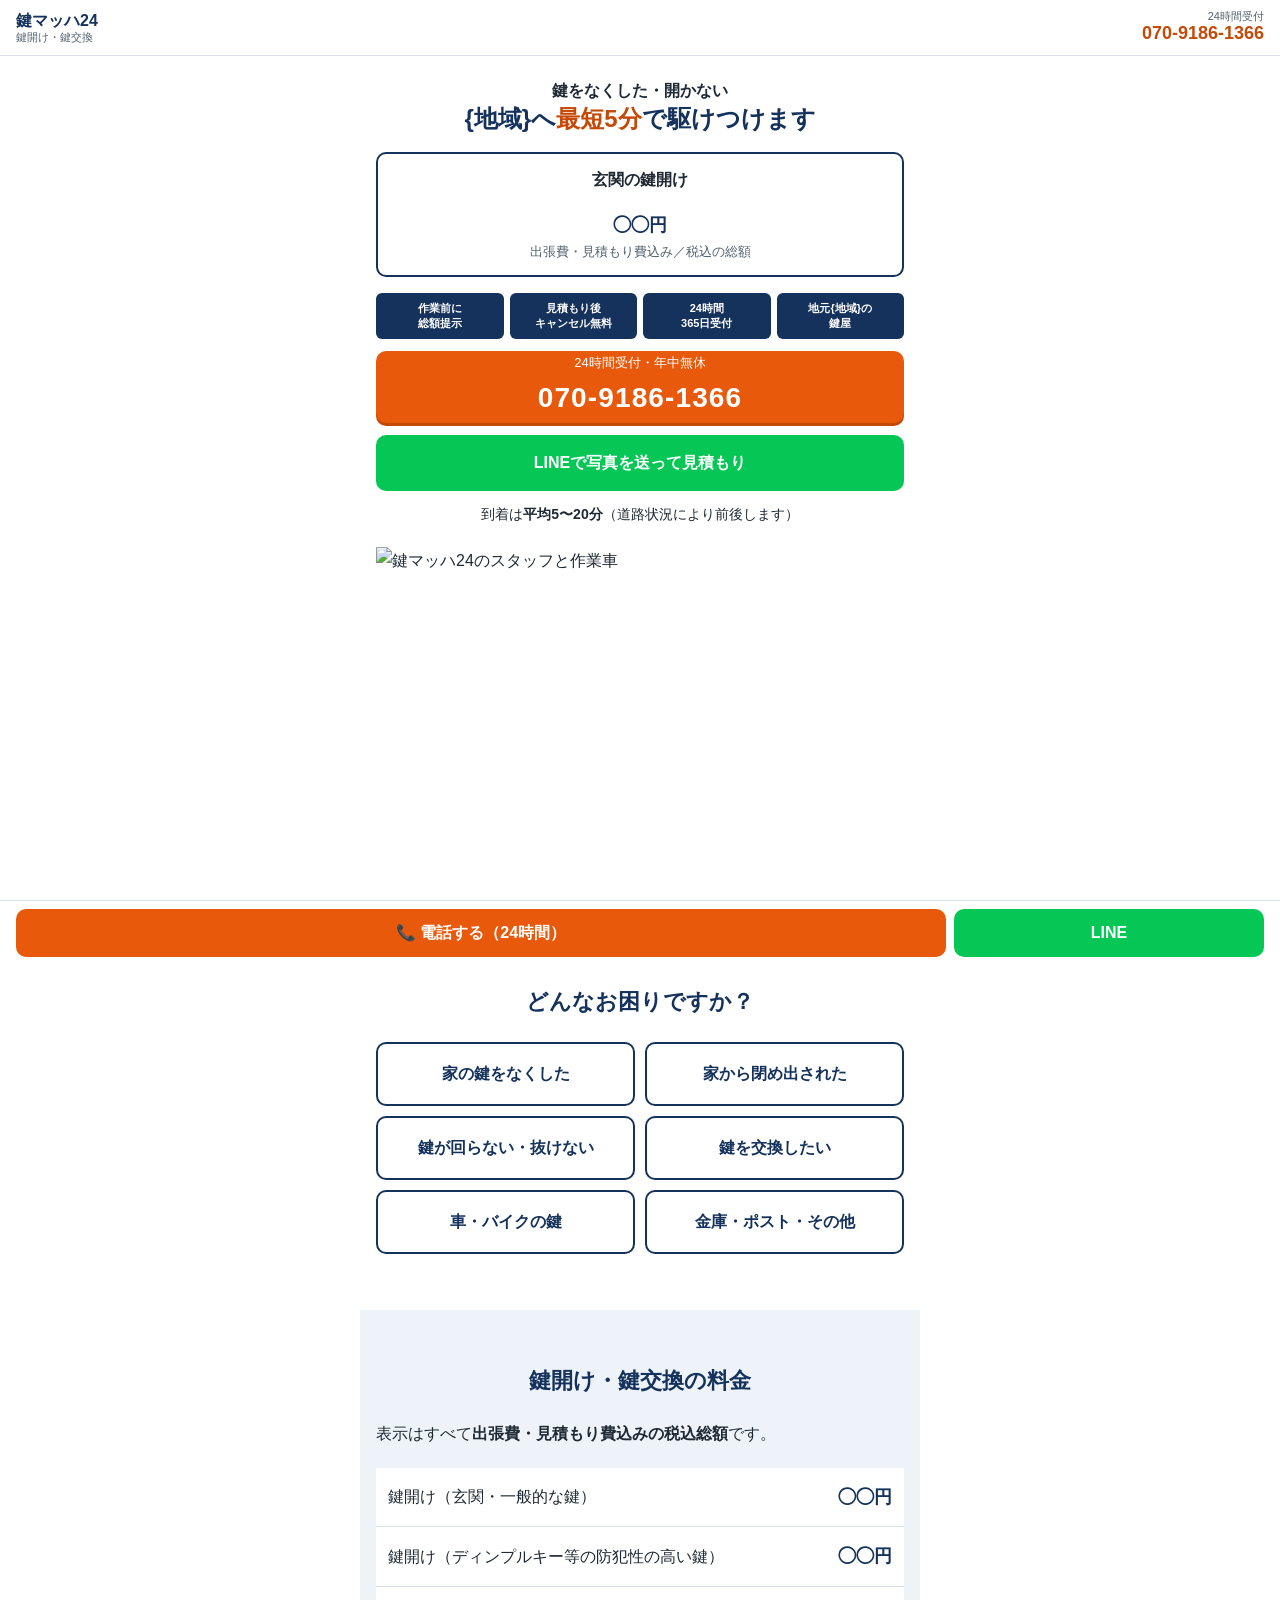
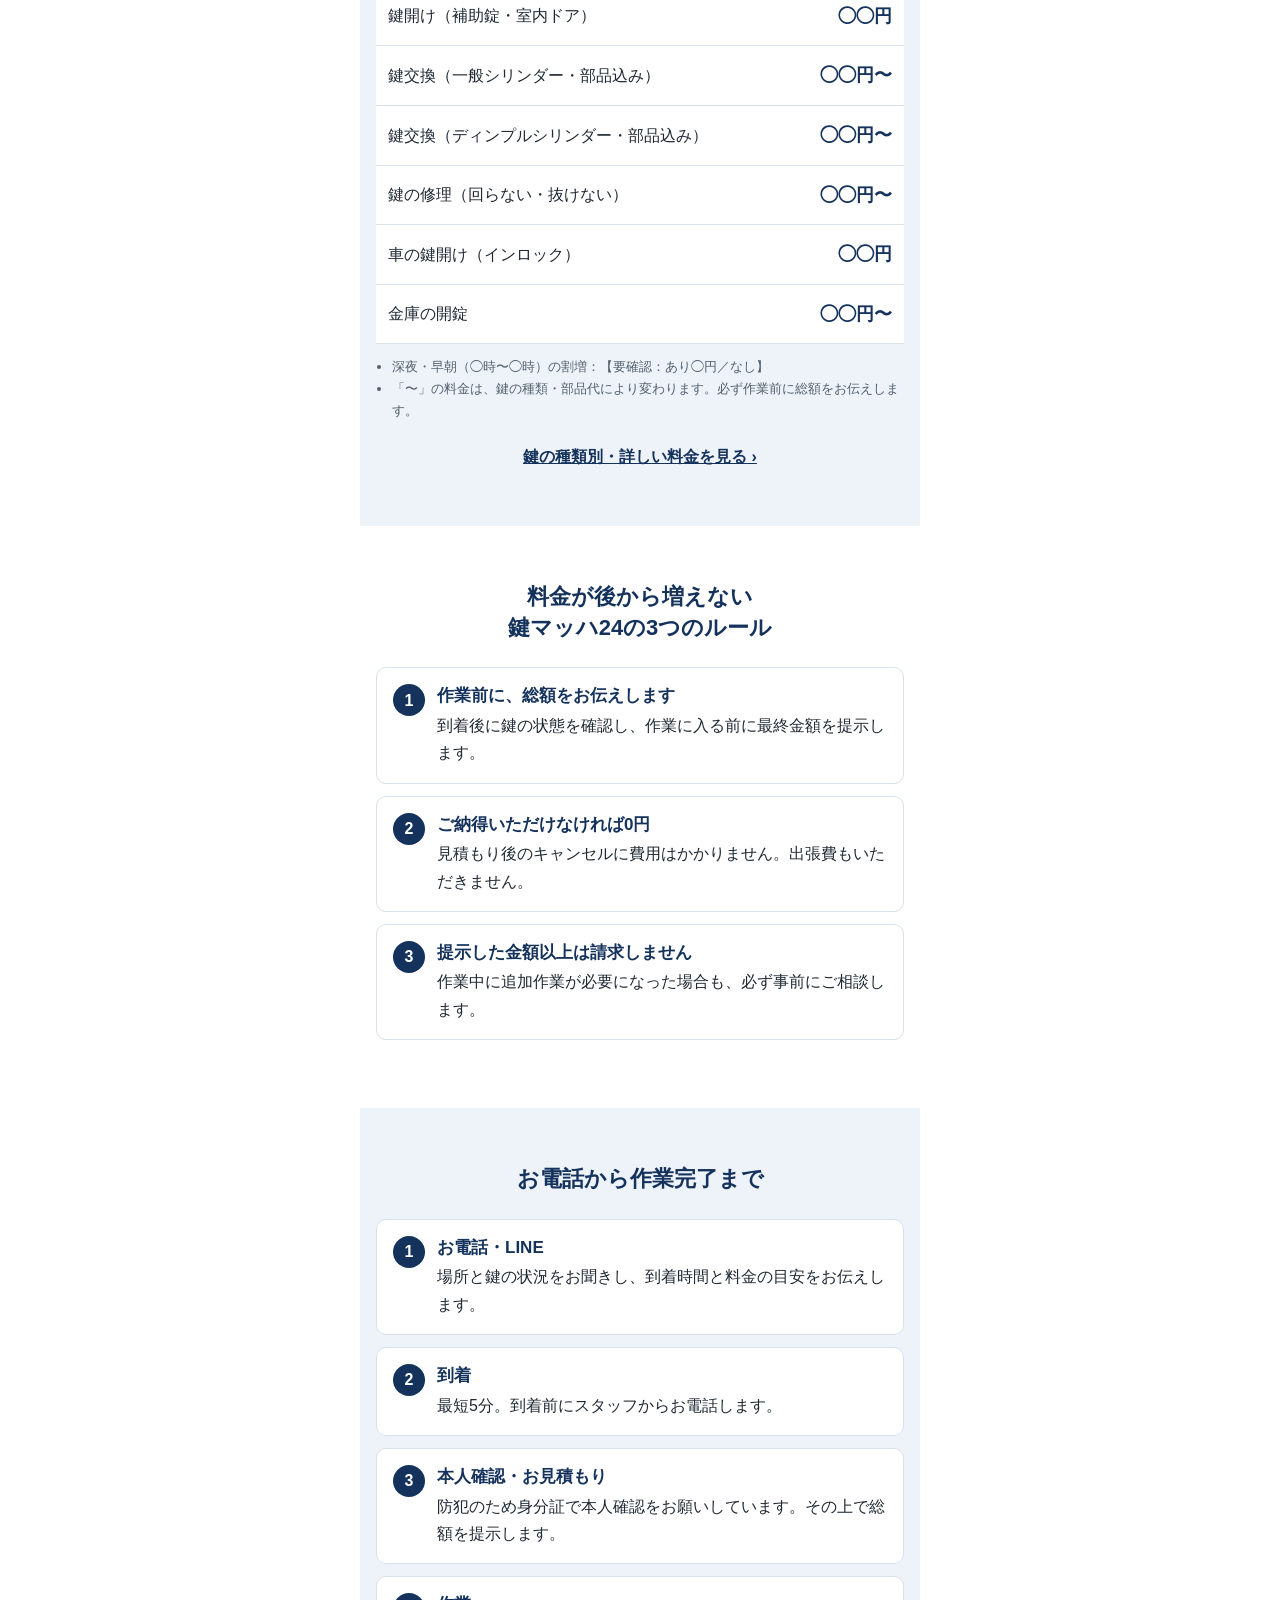
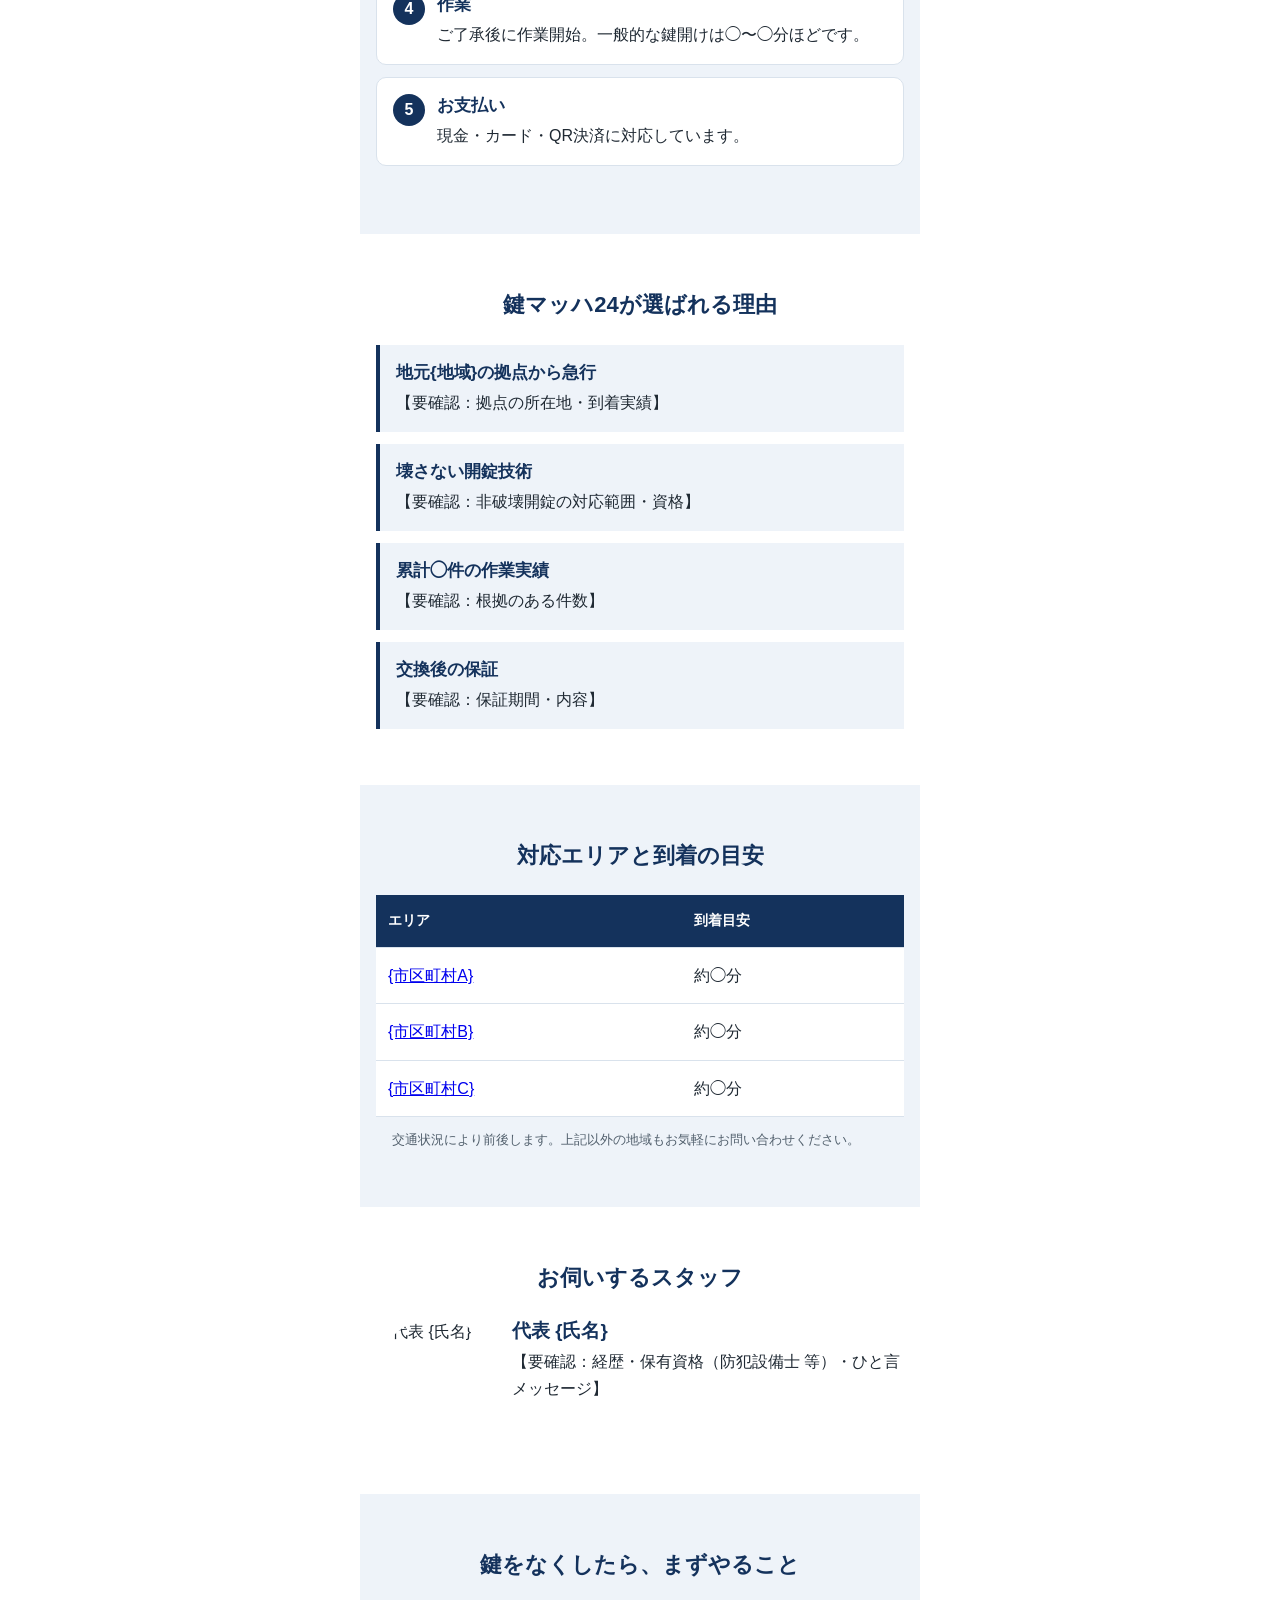
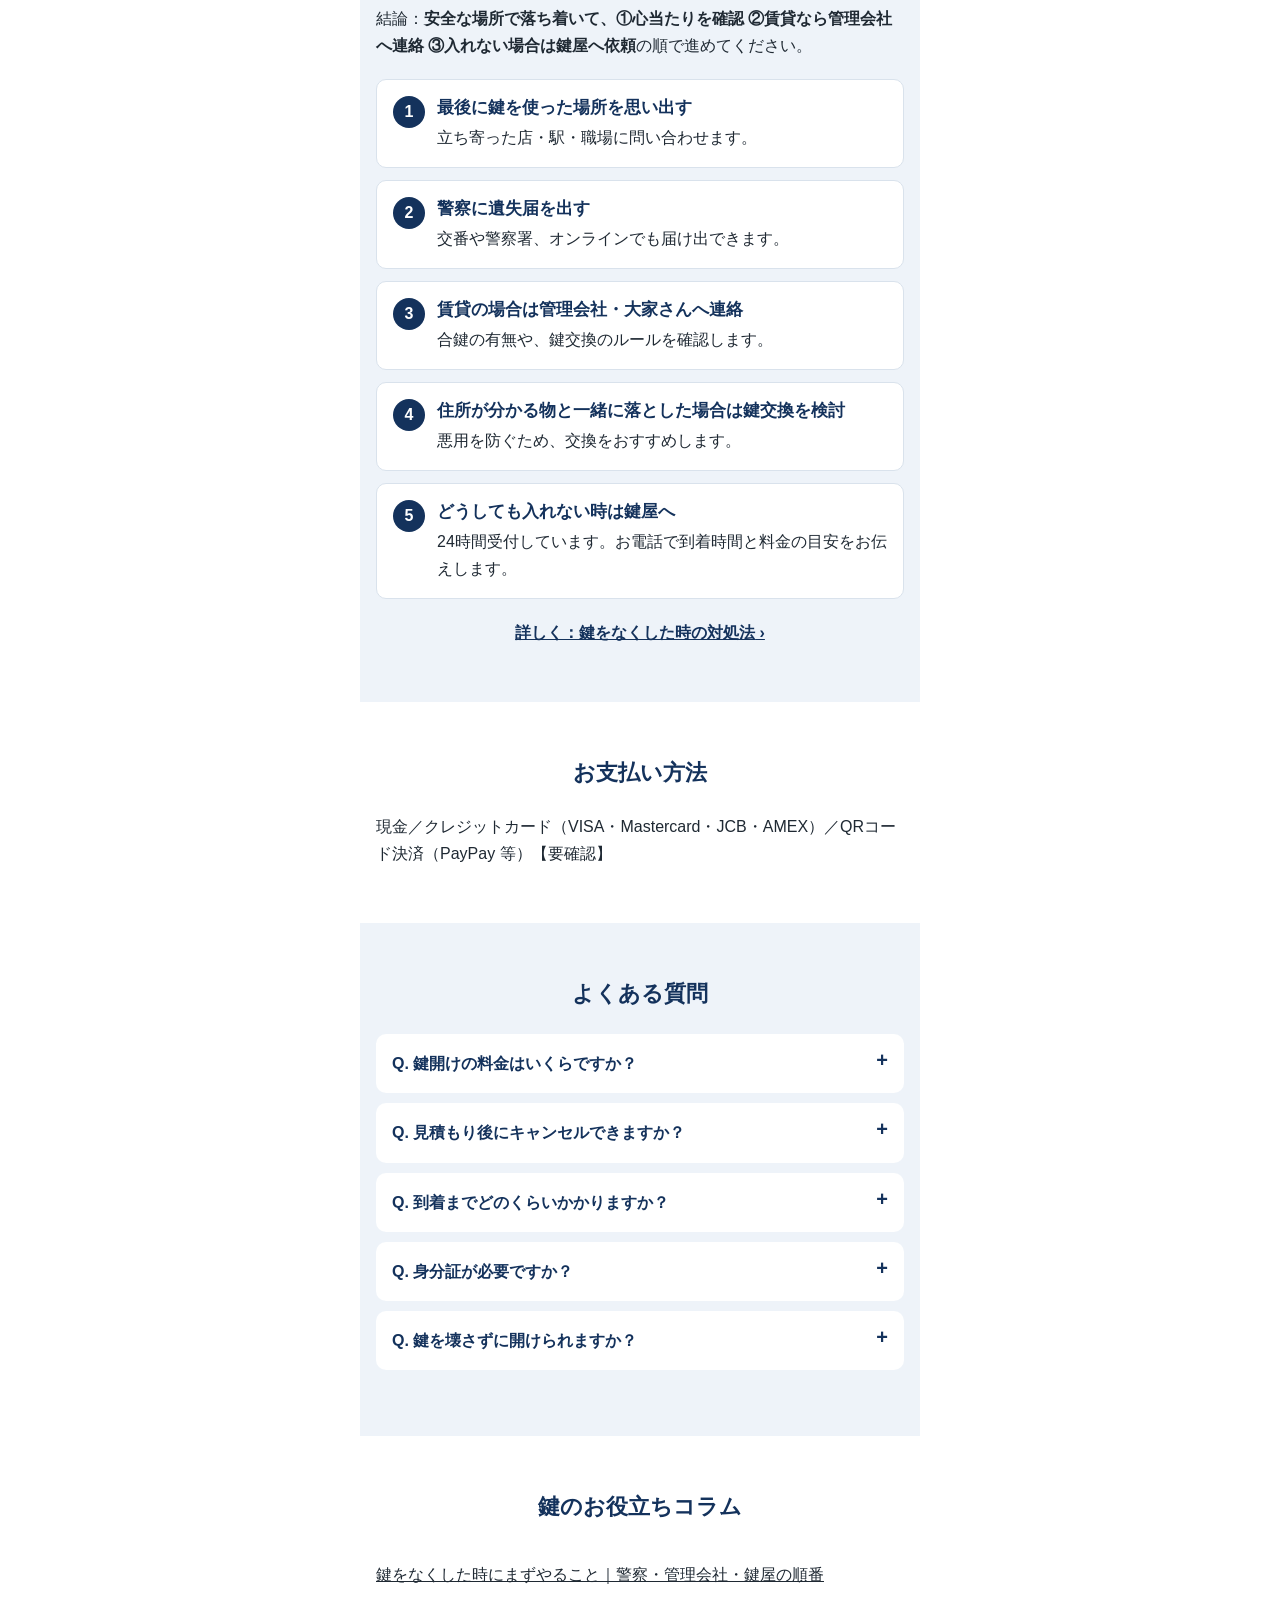
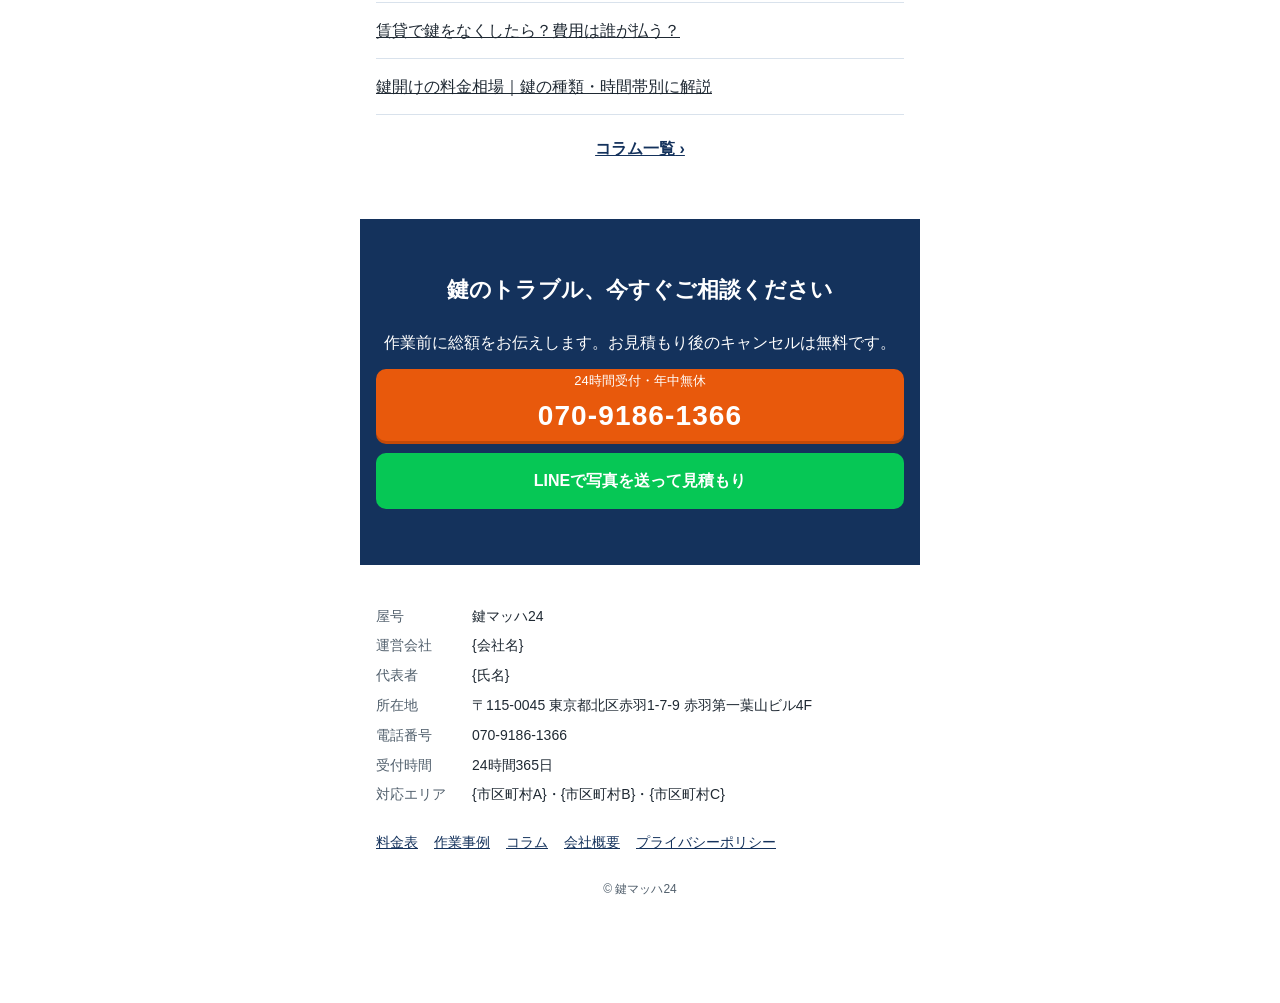
==== commit 55155f21: "鍵LP：現行サイト（鍵マッハ24）の分析を追加し、屋号・電話・所在地・到着時間を反映 Co-Authored-By: Claude Opus 5.5 <noreply@anthropic.com> C" ====
--- a/key-exchange-lp/src/index.html
+++ b/key-exchange-lp/src/index.html
@@ -3,14 +3,14 @@
 <head>
 <meta charset="UTF-8" />
 <meta name="viewport" content="width=device-width, initial-scale=1, viewport-fit=cover" />
-<!-- 【要確認】{地域}・{屋号}・金額を確定後に差し替え。titleは32字前後、descriptionは120字前後 -->
-<title>鍵開け・鍵交換なら{屋号}｜{地域}最短◯分・24時間受付・作業前に総額提示</title>
-<meta name="description" content="鍵をなくした・家に入れない時は{屋号}へ。{地域}に最短◯分で到着。玄関の鍵開け◯◯円（出張費込み・税込）。作業前に総額をお伝えし、ご納得いただけなければキャンセル無料です。" />
+<!-- 【要確認】{地域}・鍵マッハ24・金額を確定後に差し替え。titleは32字前後、descriptionは120字前後 -->
+<title>鍵開け・鍵交換なら鍵マッハ24｜{地域}最短5分・24時間受付・作業前に総額提示</title>
+<meta name="description" content="鍵をなくした・家に入れない時は鍵マッハ24へ。{地域}に最短5分で到着。玄関の鍵開け◯◯円（出張費込み・税込）。作業前に総額をお伝えし、ご納得いただけなければキャンセル無料です。" />
 <link rel="canonical" href="https://h-gate.jp/" />
 <meta name="theme-color" content="#14325c" />
 <meta property="og:type" content="website" />
-<meta property="og:title" content="鍵開け・鍵交換なら{屋号}｜24時間受付・作業前に総額提示" />
-<meta property="og:description" content="鍵をなくした・開かない時は{屋号}へ。最短◯分で到着、作業前に総額をお伝えします。" />
+<meta property="og:title" content="鍵開け・鍵交換なら鍵マッハ24｜24時間受付・作業前に総額提示" />
+<meta property="og:description" content="鍵をなくした・開かない時は鍵マッハ24へ。最短5分で到着、作業前に総額をお伝えします。" />
 <meta property="og:url" content="https://h-gate.jp/" />
 <meta property="og:image" content="https://h-gate.jp/images/ogp.jpg" />
 <link rel="stylesheet" href="style.css" />
@@ -20,17 +20,17 @@
 {
   "@context": "https://schema.org",
   "@type": "Locksmith",
-  "name": "{屋号}",
+  "name": "鍵マッハ24",
   "url": "https://h-gate.jp/",
-  "telephone": "+81-120-000-000",
+  "telephone": "+81-70-9186-1366",
   "image": "https://h-gate.jp/images/ogp.jpg",
   "priceRange": "¥◯◯〜¥◯◯",
   "address": {
     "@type": "PostalAddress",
-    "postalCode": "000-0000",
-    "addressRegion": "{都道府県}",
-    "addressLocality": "{市区町村}",
-    "streetAddress": "{番地}",
+    "postalCode": "115-0045",
+    "addressRegion": "東京都",
+    "addressLocality": "北区",
+    "streetAddress": "赤羽1-7-9 赤羽第一葉山ビル4F",
     "addressCountry": "JP"
   },
   "openingHoursSpecification": {
@@ -54,7 +54,7 @@
     {"@type": "Question", "name": "見積もり後にキャンセルできますか？",
      "acceptedAnswer": {"@type": "Answer", "text": "はい。金額にご納得いただけない場合、キャンセル料はかかりません。"}},
     {"@type": "Question", "name": "到着までどのくらいかかりますか？",
-     "acceptedAnswer": {"@type": "Answer", "text": "{地域}周辺であれば最短◯分、平均◯分ほどで到着します。お電話の際に目安をお伝えします。"}},
+     "acceptedAnswer": {"@type": "Answer", "text": "{地域}周辺であれば最短5分、平均5〜20分ほどで到着します。お電話の際に目安をお伝えします。"}},
     {"@type": "Question", "name": "身分証が必要ですか？",
      "acceptedAnswer": {"@type": "Answer", "text": "防犯のため、鍵開けの際はご本人確認をお願いしています。身分証が室内にある場合は、開錠後にご提示いただく形で対応します。"}},
     {"@type": "Question", "name": "鍵を壊さずに開けられますか？",
@@ -69,10 +69,10 @@
      0. 固定ヘッダー：どこからでも1タップで電話
      ====================================================================== -->
 <header class="site-header">
-  <a href="/" class="site-header__logo">{屋号}<span>鍵開け・鍵交換</span></a>
-  <a href="tel:0120000000" class="site-header__tel js-tel" data-cta="header">
+  <a href="/" class="site-header__logo">鍵マッハ24<span>鍵開け・鍵交換</span></a>
+  <a href="tel:07091861366" class="site-header__tel js-tel" data-cta="header">
     <span class="site-header__tel-label">24時間受付</span>
-    <span class="site-header__tel-num">0120-000-000</span>
+    <span class="site-header__tel-num">070-9186-1366</span>
   </a>
 </header>
 
@@ -86,7 +86,7 @@
        script.js が見出し・料金目安・お困りごとの並び順を差し替える。パラメータなし（自然検索）は下記のまま -->
   <h1 class="fv__title">
     <span class="fv__lead" id="fv-lead">鍵をなくした・開かない</span>
-    {地域}へ<strong>最短◯分</strong>で駆けつけます
+    {地域}へ<strong>最短5分</strong>で駆けつけます
   </h1>
 
   <div class="fv__price">
@@ -102,17 +102,17 @@
     <li>地元{地域}の<br />鍵屋</li>
   </ul>
 
-  <a href="tel:0120000000" class="btn btn--tel js-tel" id="fv-tel" data-cta="fv">
-    <span class="btn__sub">通話無料・24時間受付</span>
-    <span class="btn__main">0120-000-000</span>
+  <a href="tel:07091861366" class="btn btn--tel js-tel" id="fv-tel" data-cta="fv">
+    <span class="btn__sub">24時間受付・年中無休</span>
+    <span class="btn__main">070-9186-1366</span>
   </a>
   <a href="https://lin.ee/XXXXXXX" class="btn btn--line js-line" data-cta="fv">LINEで写真を送って見積もり</a>
 
-  <p class="fv__status">現在 {地域}周辺へ <strong>約◯分</strong> で到着可能です</p>
+  <p class="fv__status">到着は<strong>平均5〜20分</strong>（道路状況により前後します）</p>
 
   <figure class="fv__visual">
     <!-- 実写：作業車の前に立つスタッフ等。テキストを画像に焼き込まない -->
-    <img src="images/fv-staff.webp" alt="{屋号}のスタッフと作業車" width="750" height="500" fetchpriority="high" />
+    <img src="images/fv-staff.webp" alt="鍵マッハ24のスタッフと作業車" width="750" height="500" fetchpriority="high" />
   </figure>
 </section>
 
@@ -161,7 +161,7 @@
      4. 料金が後から増えないルール：業界の高額請求不安への回答
      ====================================================================== -->
 <section class="section" id="rule">
-  <h2 class="section__title">料金が後から増えない<br />{屋号}の3つのルール</h2>
+  <h2 class="section__title">料金が後から増えない<br />鍵マッハ24の3つのルール</h2>
   <ol class="rule">
     <li><h3>作業前に、総額をお伝えします</h3><p>到着後に鍵の状態を確認し、作業に入る前に最終金額を提示します。</p></li>
     <li><h3>ご納得いただけなければ0円</h3><p>見積もり後のキャンセルに費用はかかりません。出張費もいただきません。</p></li>
@@ -176,7 +176,7 @@
   <h2 class="section__title">お電話から作業完了まで</h2>
   <ol class="flow">
     <li><h3>お電話・LINE</h3><p>場所と鍵の状況をお聞きし、到着時間と料金の目安をお伝えします。</p></li>
-    <li><h3>到着</h3><p>最短◯分。到着前にスタッフからお電話します。</p></li>
+    <li><h3>到着</h3><p>最短5分。到着前にスタッフからお電話します。</p></li>
     <li><h3>本人確認・お見積もり</h3><p>防犯のため身分証で本人確認をお願いしています。その上で総額を提示します。</p></li>
     <li><h3>作業</h3><p>ご了承後に作業開始。一般的な鍵開けは◯〜◯分ほどです。</p></li>
     <li><h3>お支払い</h3><p>現金・カード・QR決済に対応しています。</p></li>
@@ -187,7 +187,7 @@
      6. 選ばれる理由
      ====================================================================== -->
 <section class="section" id="reason">
-  <h2 class="section__title">{屋号}が選ばれる理由</h2>
+  <h2 class="section__title">鍵マッハ24が選ばれる理由</h2>
   <ul class="reason">
     <!-- 【要確認】実在する根拠のあるものだけを書く -->
     <li><h3>地元{地域}の拠点から急行</h3><p>【要確認：拠点の所在地・到着実績】</p></li>
@@ -294,7 +294,7 @@
     <details><summary>見積もり後にキャンセルできますか？</summary>
       <p>はい。金額にご納得いただけない場合、キャンセル料はかかりません。</p></details>
     <details><summary>到着までどのくらいかかりますか？</summary>
-      <p>{地域}周辺であれば最短◯分、平均◯分ほどで到着します。お電話の際に目安をお伝えします。</p></details>
+      <p>{地域}周辺であれば最短5分、平均5〜20分ほどで到着します。お電話の際に目安をお伝えします。</p></details>
     <details><summary>身分証が必要ですか？</summary>
       <p>防犯のため、鍵開けの際はご本人確認をお願いしています。身分証が室内にある場合は、開錠後にご提示いただく形で対応します。</p></details>
     <details><summary>鍵を壊さずに開けられますか？</summary>
@@ -321,9 +321,9 @@
 <section class="section section--cta" id="contact">
   <h2 class="section__title">鍵のトラブル、今すぐご相談ください</h2>
   <p>作業前に総額をお伝えします。お見積もり後のキャンセルは無料です。</p>
-  <a href="tel:0120000000" class="btn btn--tel js-tel" data-cta="bottom">
-    <span class="btn__sub">通話無料・24時間受付</span>
-    <span class="btn__main">0120-000-000</span>
+  <a href="tel:07091861366" class="btn btn--tel js-tel" data-cta="bottom">
+    <span class="btn__sub">24時間受付・年中無休</span>
+    <span class="btn__main">070-9186-1366</span>
   </a>
   <a href="https://lin.ee/XXXXXXX" class="btn btn--line js-line" data-cta="bottom">LINEで写真を送って見積もり</a>
 </section>
@@ -335,11 +335,11 @@
      ====================================================================== -->
 <footer class="site-footer">
   <dl class="company">
-    <dt>屋号</dt><dd>{屋号}</dd>
+    <dt>屋号</dt><dd>鍵マッハ24</dd>
     <dt>運営会社</dt><dd>{会社名}</dd>
     <dt>代表者</dt><dd>{氏名}</dd>
-    <dt>所在地</dt><dd>〒000-0000 {都道府県}{市区町村}{番地}</dd>
-    <dt>電話番号</dt><dd>0120-000-000</dd>
+    <dt>所在地</dt><dd>〒115-0045 東京都北区赤羽1-7-9 赤羽第一葉山ビル4F</dd>
+    <dt>電話番号</dt><dd>070-9186-1366</dd>
     <dt>受付時間</dt><dd>24時間365日</dd>
     <dt>対応エリア</dt><dd>{市区町村A}・{市区町村B}・{市区町村C}</dd>
   </dl>
@@ -347,12 +347,12 @@
     <a href="/price/">料金表</a><a href="/case/">作業事例</a><a href="/column/">コラム</a>
     <a href="/company/">会社概要</a><a href="/privacy/">プライバシーポリシー</a>
   </nav>
-  <p class="copyright">&copy; {屋号}</p>
+  <p class="copyright">&copy; 鍵マッハ24</p>
 </footer>
 
 <!-- 画面下固定バー：FVの電話ボタンが見えなくなったら表示 -->
 <div class="fixed-cta" id="fixed-cta" aria-hidden="true">
-  <a href="tel:0120000000" class="fixed-cta__tel js-tel" data-cta="fixed">📞 電話する（24時間）</a>
+  <a href="tel:07091861366" class="fixed-cta__tel js-tel" data-cta="fixed">📞 電話する（24時間）</a>
   <a href="https://lin.ee/XXXXXXX" class="fixed-cta__line js-line" data-cta="fixed">LINE</a>
 </div>
 
